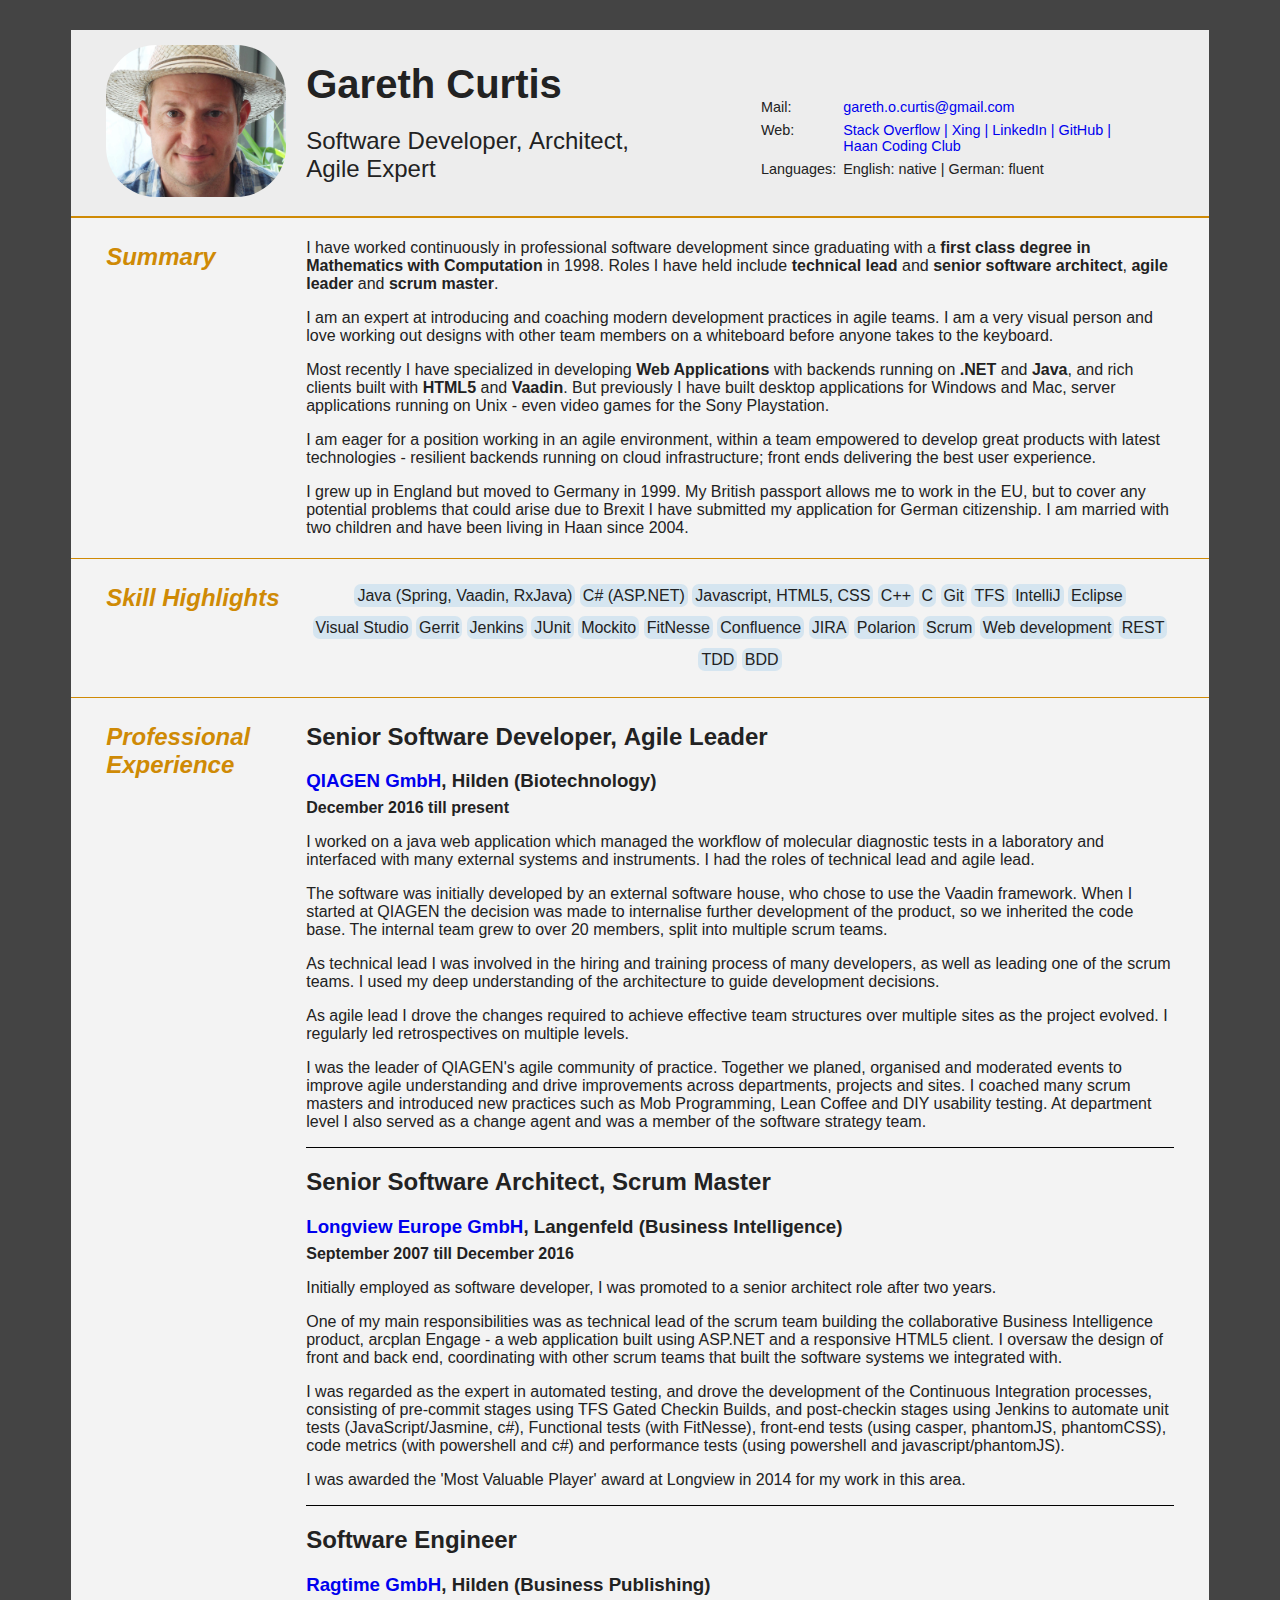
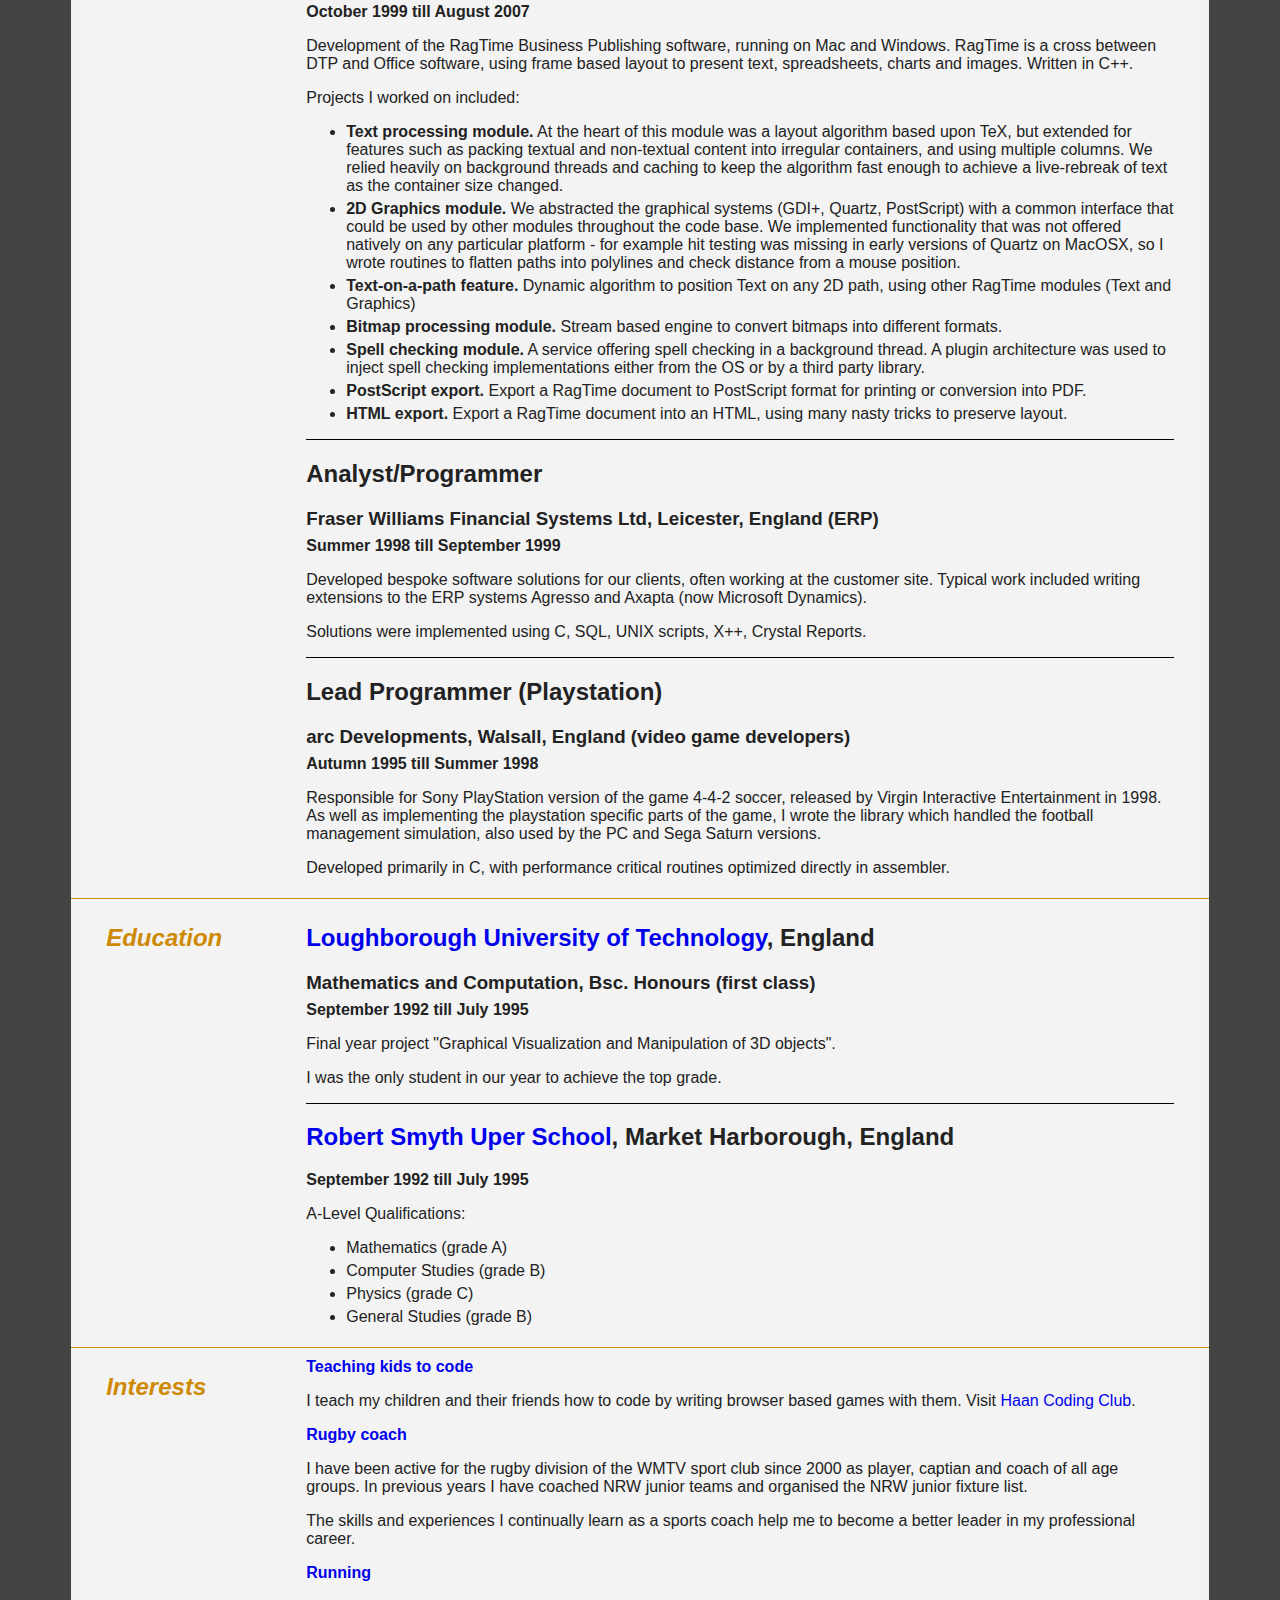
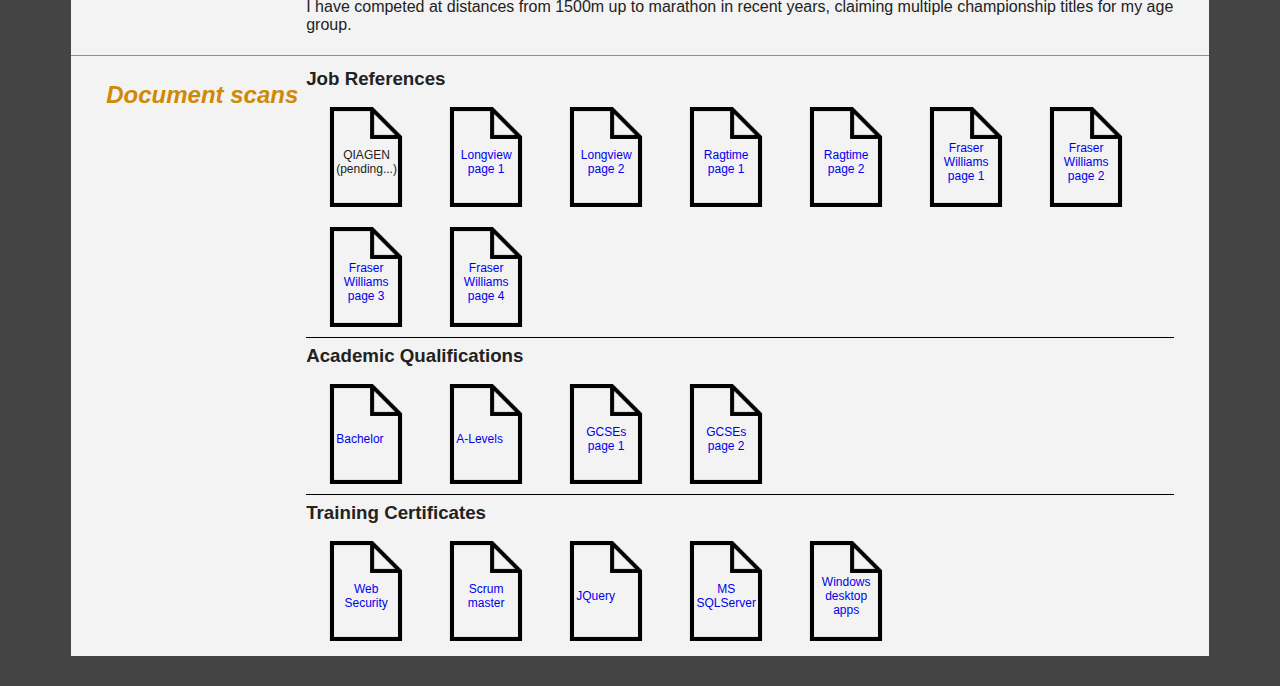
==== index.html @ 60018808 "visual improvemsnts, including new photo" ====
<!DOCTYPE html>
<html>
<head>
<title>Gareth Owen Curtis</title>

<meta name="viewport" content="width=device-width"/>
<meta charset="UTF-8"> 

<link type="text/css" rel="stylesheet" href="styleFlex.css">

</head>
<body>
<div id="cv" >
	<header id="headerContainer">
	
		<div id="photo">
			<img src="garethWithHatSquare.jpg" alt="Gareth Curtis" />
		</div>
		
		<div id="nameAndRole">
			<h1><span>Gareth Curtis<span/></h1>
			<h2>
				<span>Software Developer, </span>
				<span>Architect, </span>
				<span>Agile Expert</span>
			</h2>
		</div>

		<div id="contactDetails">
			<div class="contactKey">Mail:</div>
			<a class="contactValue" href="mailto:gareth.o.curtis@gmail.com" target="_blank">gareth.o.curtis@gmail.com</a>
			<div class="contactKey">Web:</div> 
			<div class="contactValue contactLinksForScreen">
				<a href="https://stackoverflow.com/users/story/144486" target="_blank">Stack Overflow</a>
				<a href="https://www.xing.com/profile/Gareth_Curtis/web_profiles" target="_blank">Xing</a>
				<a href="https://www.linkedin.com/in/gareth-curtis-96735823/" target="_blank">LinkedIn</a>
				<a href="https://github.com/garethowen" target="_blank">GitHub</a>
				<a href="http://haan-coding-club.de/responsiveCV/" target="_blank">Haan Coding Club</a>
			</div>
			<div class="contactValue contactValueForPrint">
				http://haan-coding-club.de/responsiveCV
			</div>
			<div class="contactKey">Languages:</div>
			<div class="contactValue">
				<span>English: native</span>
				<span>German: fluent</span>
			</div>
		</div>
	</header>
	
	<section class="sectionContainer">
		<div class="sectionTitle">
			<h2>Summary</h2>
		</div>
		<div class="sectionContent">
			<p>I have worked continuously in professional software development since graduating with a <strong>first class degree in Mathematics with Computation</strong> in 1998. Roles I have held include <strong>technical lead</strong> and <strong>senior software architect</strong>, <strong>agile leader</strong> and <strong>scrum master</strong>.</p>
			<p>I am an expert at introducing and coaching modern development practices in agile teams. I am a very visual person and love working out designs with other team members on a whiteboard before anyone takes to the keyboard.</p>
			<p>Most recently I have specialized in developing <strong>Web Applications</strong> with backends running on <strong>.NET</strong> and <strong>Java</strong>, and rich clients built with <strong>HTML5</strong> and <strong>Vaadin</strong>. But previously I have built desktop applications for Windows and Mac, server applications running on Unix - even video games for the Sony Playstation.</p>
			<p>I am eager for a position working in an agile environment, within a team empowered to develop great products with latest technologies - resilient backends running on cloud infrastructure; front ends delivering the best user experience.</p>
			<p>I grew up in England but moved to Germany in 1999. My British passport allows me to work in the EU, but to cover any potential problems that could arise due to Brexit I have submitted my application for German citizenship. I am married with two children and have been living in Haan since 2004.</p>
		</div>
	</section>
	
	<section class="sectionContainer">
	
		<div class="sectionTitle">
			<h2>Skill Highlights</h2>
		</div>
		<div class="sectionContent skillslist">
			<ul>
				<li><span>Java (Spring, Vaadin, RxJava)</span></li>
				<li><span>C# (ASP.NET)</span></li>
				<li><span>Javascript, HTML5, CSS</span></li>
				<li>C++</li>
				<li>C</li>
				<li>Git</li>
				<li>TFS</li>
				<li>IntelliJ</li>
				<li>Eclipse</li>
				<li><span>Visual Studio</span></li>
				<li>Gerrit</li>
				<li>Jenkins</li>
				<li>JUnit</li>
				<li>Mockito</li>
				<li>FitNesse</li>
				<li>Confluence</li>
				<li>JIRA</li>
				<li>Polarion</li>
				<li>Scrum</li>
				<li><span>Web development</span></li>
				<li>REST</li>
				<li>TDD</li>
				<li>BDD</li>
			</ul
		</div>
	</section>
	
	<section class="sectionContainer">
		<div class="sectionTitle">
			<h2>Professional Experience</h2>
		</div>
		<div class="sectionContent">
			<article>
				<h2>
					<span>Senior Software Developer, </span>
					<span>Agile Leader</span>
				</h2>
				<h3><a href="https://www.qiagen.com/" target="_black">QIAGEN GmbH</a>, Hilden (Biotechnology)</h3>
				<h4>December 2016 till present</h4>
				<p>I worked on a java web application which managed the workflow of molecular diagnostic tests in a laboratory and interfaced with many external systems and instruments. I had the roles of technical lead and agile lead.</p>
				<p>The software was initially developed by an external software house, who chose to use the Vaadin framework. When I started at QIAGEN the decision was made to internalise further development of the product, so we inherited the code base. The internal team grew to over 20 members, split into multiple scrum teams.</p>
				<p>As technical lead I was involved in the hiring and training process of many developers, as well as leading one of the scrum teams. I used my deep understanding of the architecture to guide development decisions.</p>
				<p>As agile lead I drove the changes required to achieve effective team structures over multiple sites as the project evolved. I regularly led retrospectives on multiple levels.</p>
				<p>I was the leader of QIAGEN's agile community of practice. Together we planed, organised and moderated events to improve agile understanding and drive improvements across departments, projects and sites. I coached many scrum masters and introduced new practices such as Mob Programming, Lean Coffee and DIY usability testing. At department level I also served as a change agent and was a member of the software strategy team.</p>
			</article>
			<article>
				<h2>
					<span>Senior Software Architect, </span>
					<span>Scrum Master</span>
				</h2>
				<h3><a href="https://www.longview.com/" target="_blank">Longview Europe GmbH</a>, Langenfeld (Business Intelligence)</h3>
				<h4>September 2007 till December 2016</h4>
				<p>Initially employed as software developer, I was promoted to a senior architect role after two years. 
				</p>
				<p>One of my main responsibilities was as technical lead of the scrum team building the collaborative Business Intelligence product, arcplan Engage - a web application built using ASP.NET and a responsive HTML5 client. I oversaw the design of front and back end, coordinating with other scrum teams that built the software systems we integrated with.</p>
				<p>
				I was regarded as the expert in automated testing, and drove the development of the Continuous Integration processes, consisting of pre-commit stages using TFS Gated Checkin Builds, and post-checkin stages using Jenkins to automate unit tests (JavaScript/Jasmine, c#), Functional tests (with FitNesse), front-end tests (using casper, phantomJS, phantomCSS), code metrics (with powershell and c#) and performance tests (using powershell and javascript/phantomJS).</p>
				<p>
				I was awarded the 'Most Valuable Player' award at Longview in 2014 for my work in this area.</p>
			</article>
			<article>
				<h2>
					<span>Software Engineer</span>
				</h2>
				<h3><a href="http://www.ragtime.de/start.html" target="_blank">Ragtime GmbH</a>, Hilden (Business Publishing)</h3>
				<h4>October 1999 till August 2007</h4>
				<p>
				Development of the RagTime Business Publishing software, running on Mac and Windows. RagTime is a cross between DTP and Office software, using frame based layout to present text, spreadsheets, charts and images. Written in C++.</p>
				<p>
					Projects I worked on included:
				</p>
				<ul>
					<li><strong>Text processing module.</strong> At the heart of this module was a layout algorithm based upon TeX, but extended for features such as packing textual and non-textual content into irregular containers, and using multiple columns. We relied heavily on background threads and caching to keep the algorithm fast enough to achieve a live-rebreak of text as the container size changed.</li>
					<li><strong>2D Graphics module.</strong> We abstracted the graphical systems (GDI+, Quartz, PostScript) with a common interface that could be used by other modules throughout the code base. We implemented functionality that was not offered natively on any particular platform - for example hit testing was missing in early versions of Quartz on MacOSX, so I wrote routines to flatten paths into polylines and check distance from a mouse position.</li>
					<li><strong>Text-on-a-path feature.</strong> Dynamic algorithm to position Text on any 2D path, using other RagTime modules (Text and Graphics)</li>
					<li><strong>Bitmap processing module.</strong> Stream based engine to convert bitmaps into different formats.</li>
					<li><strong>Spell checking module.</strong> A service offering spell checking in a background thread. A plugin architecture was used to inject spell checking implementations either from the OS or by a third party library.</li>
					<li><strong>PostScript export.</strong> Export a RagTime document to PostScript format for printing or conversion into PDF.</li>
					<li><strong>HTML export.</strong> Export a RagTime document into an HTML, using many nasty tricks to preserve layout.</li>
				</ul>				
			</article>
			<article>
				<h2>
					<span>Analyst/Programmer</span>
				</h2>
				<h3>Fraser Williams Financial Systems Ltd, Leicester, England (ERP)</h3>
				<h4>Summer 1998 till September 1999</h4>
				<p>Developed bespoke software solutions for our clients, often working at the customer site. Typical work included writing extensions to the ERP systems Agresso and Axapta (now Microsoft Dynamics).</p>
				<p>Solutions were implemented using C, SQL, UNIX scripts, X++, Crystal Reports.</p>
			</article>
			<article>
				<h2>
					<span>Lead Programmer (Playstation)</span>
				</h2>
				<h3>arc Developments, Walsall, England (video game developers)</h3>
				<h4>Autumn 1995 till Summer 1998</h4>
				<p>Responsible for Sony PlayStation version of the game 4-4-2 soccer, released by Virgin Interactive Entertainment in 1998. As well as implementing the playstation specific parts of the game, I wrote the library which handled the football management simulation, also used by the PC and Sega Saturn versions.
				</p>
				<p>Developed primarily in C, with performance critical routines optimized directly in assembler.</p>
			</article>
		</div>
	</section>
	
	<section class="sectionContainer">
		<div class="sectionTitle">
			<h2>Education</h2>
		</div>
		<div class="sectionContent">
			<article>
				<h2><a href="https://www.lboro.ac.uk/" target="_blank">Loughborough University of Technology</a>, England</h2>
				<h3>Mathematics and Computation, Bsc. Honours (first class)</h3>
				<h4>September 1992 till July 1995</h4>
				<p>Final year project "Graphical Visualization and Manipulation of 3D objects".</p>
				<p>I was the only student in our year to achieve the top grade. 
				</p>
			</article>
			<article>
				<h2><a href="https://www.robertsmyth.tgacademy.org.uk/" target="_blank">Robert Smyth Uper School</a>, Market Harborough, England</h2>
				<h4>September 1992 till July 1995</h4>
				<p>A-Level Qualifications:</p>
				<ul>
					<li>Mathematics (grade A)</li>
					<li>Computer Studies (grade B)</li>
					<li>Physics (grade C)</li>
					<li>General Studies (grade B)</li>
				</ul>
				
			</article>
		</div>
	</section>
	
	<section class="sectionContainer">
		<div class="sectionTitle">
			<h2>Interests</h2>
		</div>
		<div class="sectionContent">
			<article>

					<h4><a href="http://haan-coding-club.de" target="_blank">Teaching kids to code</a></h4>
					<p>I teach my children and their friends how to code by writing browser based games with them. Visit <a href="http://haan-coding-club.de" target="_blank">Haan Coding Club</a>.</p>

					<h4><a href="https://www.wmtv.de/live/Sportabteilungen/rugby.aspx" target="_blank">Rugby coach</a></h4>
					<p>I have been active for the rugby division of the WMTV sport club since 2000 as player, captian and coach of all age groups. In previous years I have coached NRW junior teams and organised the NRW junior fixture list. </p>
					<p>The skills and experiences I continually learn as a sports coach help me to become a better leader in my professional career.</p>

					<h4><a href="https://www.leichtathletik-datenbank.de/vereine/deutscher-leichtathletik-verband/westdeutschland/leichtathletik-verband-nordrhein/nordrhein/bergisches-land/tsv-aufderhohe-solingen/athleten/441325-gareth-curtis" target="_blank">Running</a></h4>
					<p>I have competed at distances from 1500m up to marathon in recent years, claiming multiple championship titles for my age group.</p>

			</article>
		</div>
	</section>
	
	<section id="documentScansSection" class="sectionContainer">
		<div class="sectionTitle">
			<h2>Document scans</h2>
		</div>
		<div class="sectionContent">
			<article>
				<h3>Job References</h3>
				<div class="referenceContainer">
					<div class="reference"><a>QIAGEN (pending...)</a></div>
					<div class="reference"><a href="documentScans/jobReferences/longview1.jpg" target="_blank">Longview page 1</a></div>
					<div class="reference"><a href="documentScans/jobReferences/longview2.jpg" target="_blank">Longview page 2</a></div>
					<div class="reference"><a href="documentScans/jobReferences/ragtime1.jpg" target="_blank">Ragtime page 1</a></div>
					<div class="reference"><a href="documentScans/jobReferences/ragtime2.jpg" target="_blank">Ragtime page 2</a></div>
					<div class="reference"><a href="documentScans/jobReferences/fraserWilliams1.jpg" target="_blank">Fraser Williams page 1</a></div>
					<div class="reference"><a href="documentScans/jobReferences/fraserWilliams2.jpg" target="_blank">Fraser Williams page 2</a></div>
					<div class="reference"><a href="documentScans/jobReferences/fraserWilliams3.jpg" target="_blank">Fraser Williams page 3</a></div>
					<div class="reference"><a href="documentScans/jobReferences/fraserWilliams4.jpg" target="_blank">Fraser Williams page 4</a></div>
				</div>
			</article>
			<article>
				<h3>Academic Qualifications</h3>
				<div class="referenceContainer">
					<div class="reference"><a href="documentScans/qualifications/bachelor.jpg" target="_blank">Bachelor</a></div>
					<div class="reference"><a href="documentScans/qualifications/alevels.jpg" target="_blank">A-Levels</a></div>
					<div class="reference"><a href="documentScans/qualifications/GCSE1.jpg" target="_blank">GCSEs page 1</a></div>
					<div class="reference"><a href="documentScans/qualifications/GCSE2.jpg" target="_blank">GCSEs page 2</a></div>
				</div>
			</article>
						<article>
				<h3>Training Certificates</h3>
				<div class="referenceContainer">
					<div class="reference"><a href="documentScans/trainingCertificates/SecurityTraining.jpg" target="_blank">Web Security</a></div>
					<div class="reference"><a href="documentScans/trainingCertificates/scrumMasterTraining.jpg" target="_blank">Scrum master</a></div>
					<div class="reference"><a href="documentScans/trainingCertificates/JQueryTraining.jpg" target="_blank">JQuery</a></div>
					<div class="reference"><a href="documentScans/trainingCertificates/SQLServerTraining.jpg" target="_blank">MS SQLServer</a></div>
					<div class="reference"><a href="documentScans/trainingCertificates/WPFTraining.jpg" target="_blank">Windows desktop apps</a></div>

				</div>
			</article>
		</div>
	</section>
	
</div>
</body>
</html>
---- styleFlex.css ----
html, body {background: #444; font-family: 'Lato', helvetica, arial, sans-serif; font-size: 16px; color: #222;}

a { 
	text-decoration:none;
}

a:hover { 
	color: #cf8a05;
}

h3 {
	margin-top: 7px;
	margin-bottom: 7px;
}

h4 {
	margin-top: 5px;
	margin-bottom: 5px;
}

#cv {
	width: 90%;
	max-width: 1400px;
	background: #f3f3f3;
	margin: 30px auto;
}

#headerContainer {
	display: grid;
	grid-template-columns: 200px auto;
	grid-template-rows: auto;
	padding: 15px 35px;
	border-bottom: 2px solid #cf8a05;
	background: #ededed;
}

#photo {
	grid-column-start: 1;
}

#photo img {
	width: 90%;
	height: auto;
	-webkit-border-radius: 50px;
	border-radius: 50px;
}

#nameAndRole {
	grid-column-start: 2;
	align-self:center;
	margin-right: 40px;
}

span {
	white-space:nowrap;
}

#nameAndRole h1 {
	font-size: 2.5em;
	font-weight: 700;
	margin-top: 0px;
	margin-bottom: 0px;
}

#nameAndRole h2 {
	font-size: 1.5em;
	font-weight: 500;
	margin-bottom: 0px;
}

#contactDetails {
	grid-column-start: 3;
	align-self:center;
	margin-top: 30px;
	font-size: 0.9em;
	display:grid;
	grid-gap: 7px;
	grid-template-columns: auto;
	grid-template-rows: auto;
}

#contactDetails .contactKey {
	grid-column-start: 1;
}

#contactDetails .contactValue {
	grid-column-start: 2;
}

#contactDetails .contactValue a:not(:last-child):after {
    content:' |';
}

#contactDetails .contactValue span:not(:last-child):after {
    content:' |';
}

#contactDetails a { 
	white-space: nowrap;
}

.sectionContainer {
	display:grid;
	grid-template-columns: 200px auto;
	grid-template-rows: auto;
	padding: 5px 35px;
}

.sectionContainer:not(:last-child) {
	border-bottom: 1px solid #cf8a05;
}
.sectionTitle {
	grid-column-start: 1;
	font-style: italic;
	color: #cf8a05;
}

.sectionTitle h2 {	
	margin-bottom: 0px;
}

.sectionContent {
	grid-column-start: 2;
}

.skillslist ul {
	padding: 0px;
	text-align: center;
}

.skillslist li {
	display: inline;
	background-color: #d5e5f0;
	border-radius: 7px;
	padding: 3px;
	line-height: 2em;
}

article:not(:last-child) {
	border-bottom: 1px solid black;
}

article li {
	margin-bottom: 5px;
}

.referenceContainer {
	display: flex;
	flex-wrap: wrap;
}

.reference {
	text-align: center;
	width:100px;
	height:100px;
	margin:10px;
	background-image: url("document.png");
	background-size:100%
}

.reference a {
	height:100px;
	display: table-cell;
	vertical-align:middle;
	padding:5px 20px;
	font-size:12px;
}

@media (max-width: 992px) {
	#headerContainer {
		grid-template-columns: 125px auto;
	}
	#photo {
		grid-row-start:1;
		grid-row-end:3;
		align-self:center;
		margin-left:-15px

	}
	#photo img {
		width: 80%;
	}
	#nameAndRole {
		text-align: center;
		margin-right:0px;
	}

	#contactDetails {
		grid-column-start:2;
		margin-top:10px;		
	}
	.sectionContainer {
		grid-template-columns: 125px auto;
		font-size: 0.8em;
	}
}

@media screen and (max-width: 768px) {
	#cv {
		width: 100%;
		margin: auto;
	}
	#headerContainer {
		grid-template-columns: auto;
		padding:10px 10px;
	}
	#photo {
		display:none;
	}
	#nameAndRole {
		grid-column-start:1;
		text-align: center;
		margin-right:0px;
	}
	#contactDetails {
		grid-column-start:1;	
		margin-top:20px;		
	}
	
	.sectionContainer {
		grid-template-columns: auto;
		padding:0px 10px;
	}
	
	.sectionTitle h2 {
		text-align: center;
	}
	
	.sectionContent {
		grid-column-start:1;	
	}
	
}

@media not print {
	.contactLinksForScreen {
		display: inline;
	}
	.contactValueForPrint {
		display: none;
	}
}
@media print {
	.contactLinksForScreen {
		display:none;
	}
	.contactValueForPrint {
		display: inline;
	}
	#documentScansSection {
		display:none;
	}
	
	.skillslist li {
		background-color:none;
		box-shadow: inset 0 0 0 1000px #d5e5f0;	// background color that works for print too
	}
}
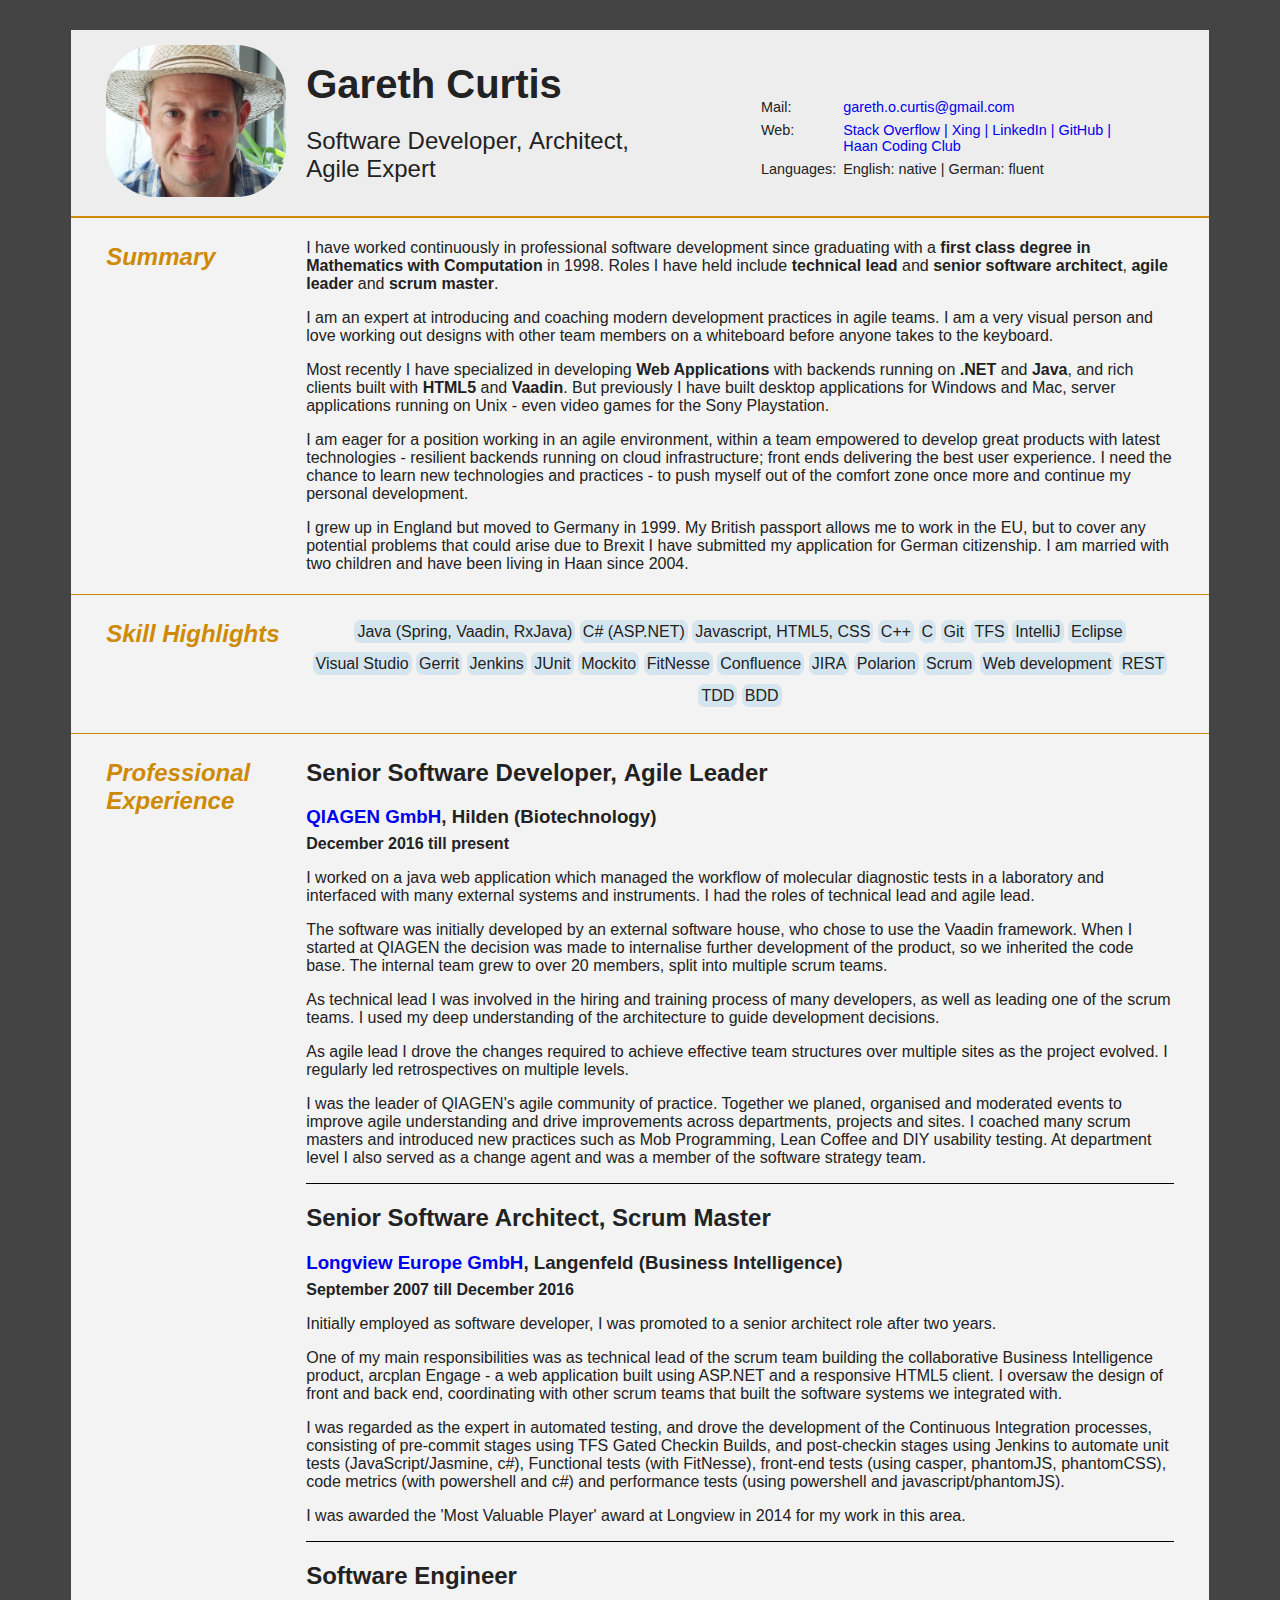
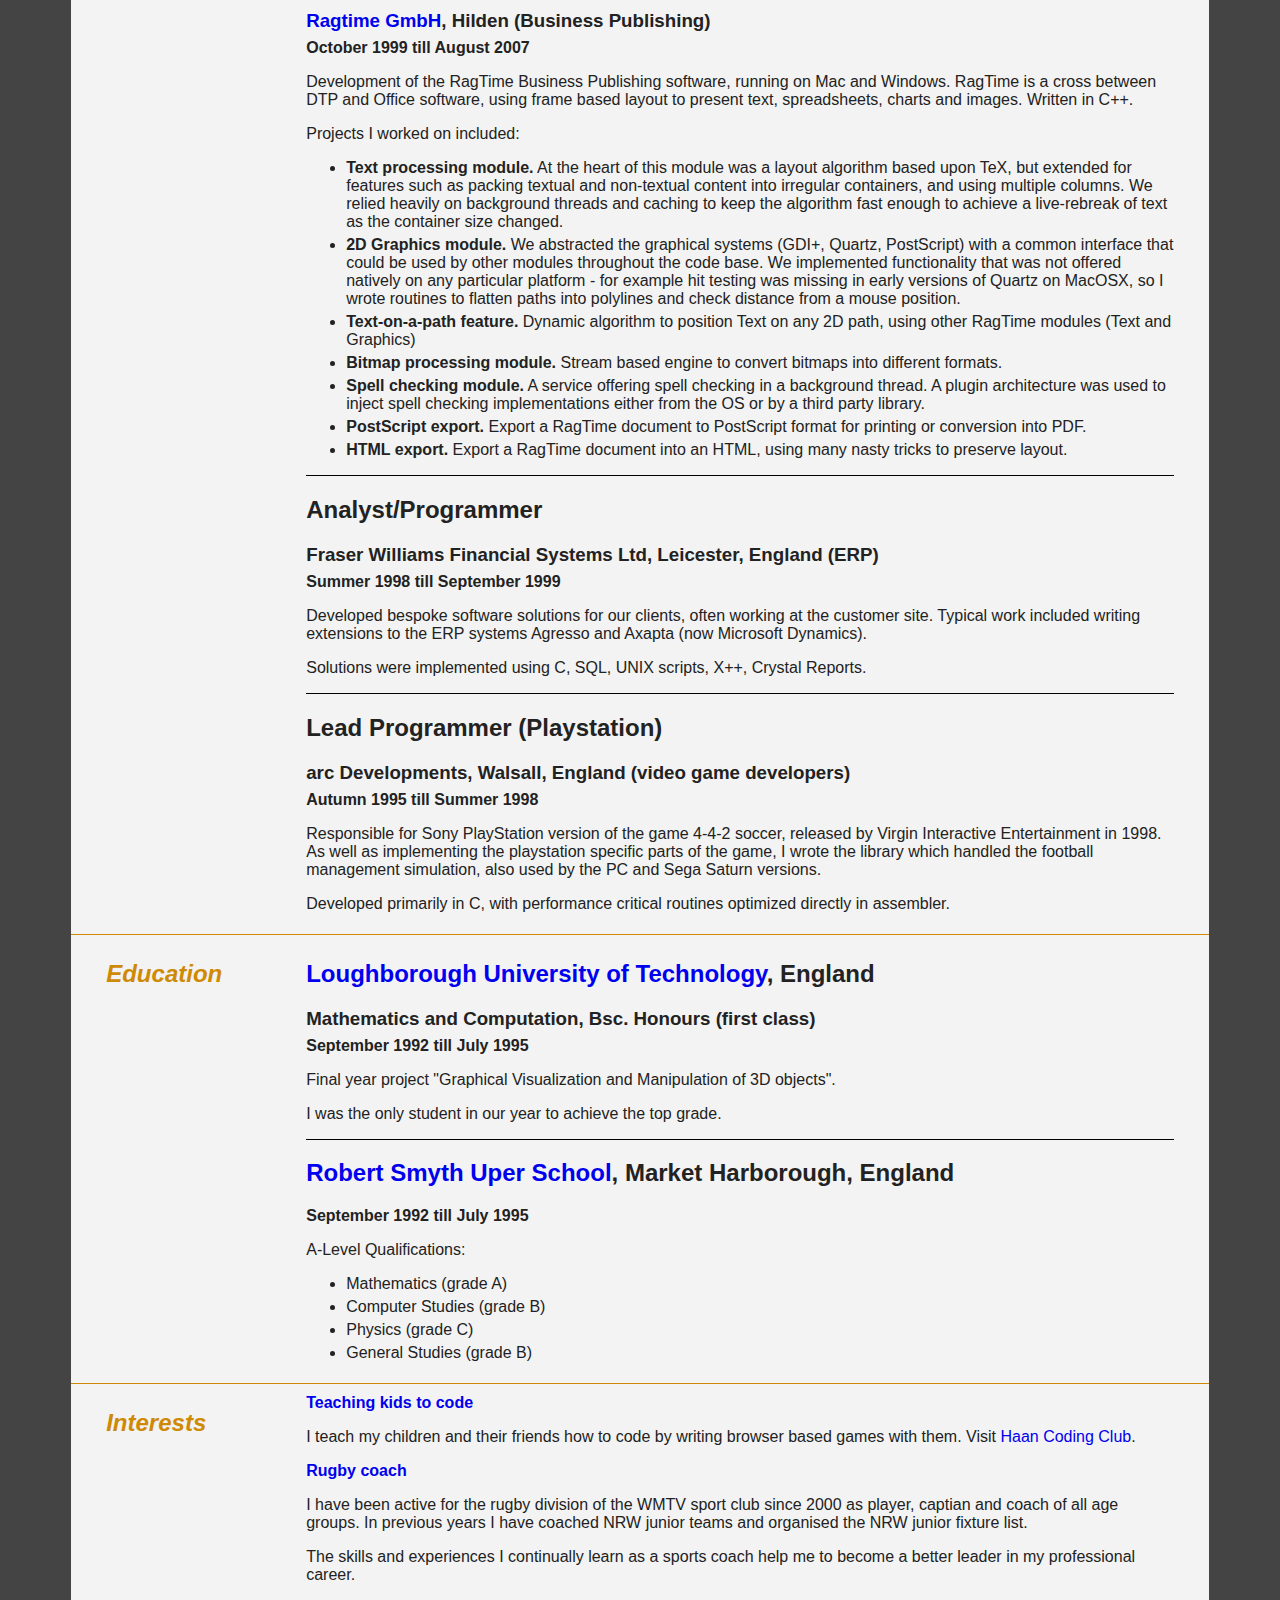
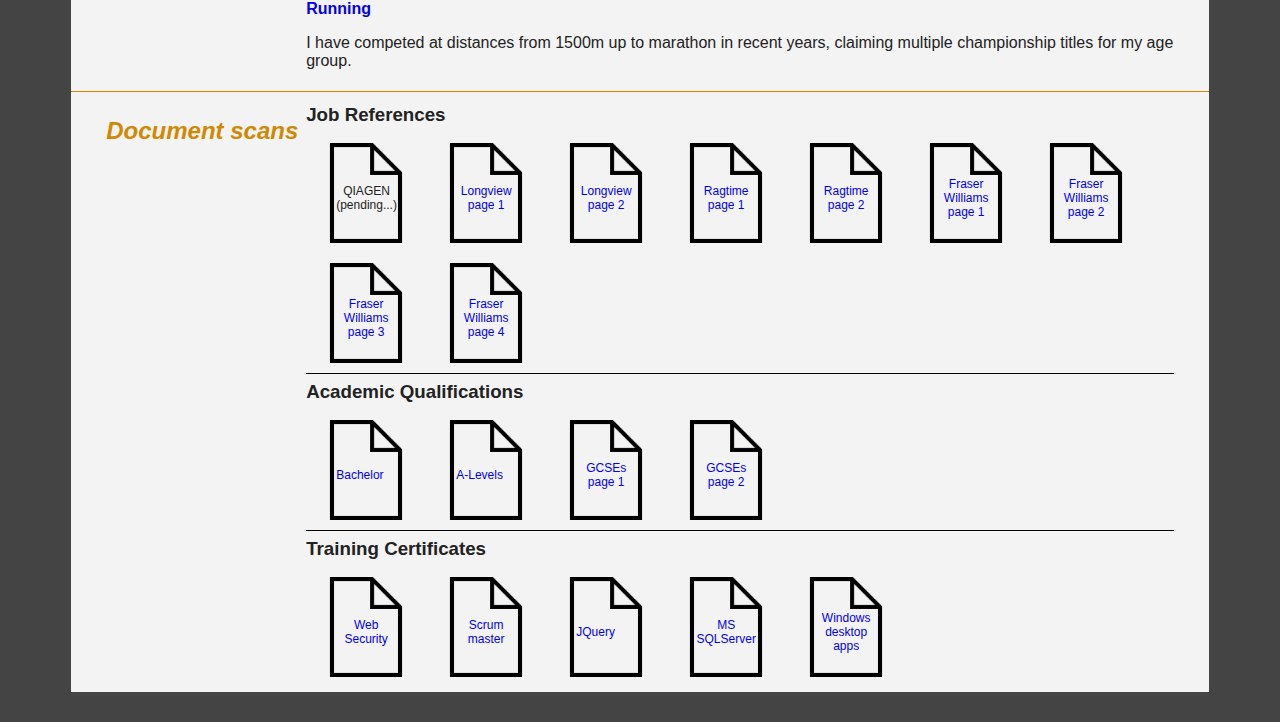
==== commit ef5cbad7: "added extra sentance to summary for leaving comfort zone" ====
--- a/index.html
+++ b/index.html
@@ -56,7 +56,7 @@
 			<p>I have worked continuously in professional software development since graduating with a <strong>first class degree in Mathematics with Computation</strong> in 1998. Roles I have held include <strong>technical lead</strong> and <strong>senior software architect</strong>, <strong>agile leader</strong> and <strong>scrum master</strong>.</p>
 			<p>I am an expert at introducing and coaching modern development practices in agile teams. I am a very visual person and love working out designs with other team members on a whiteboard before anyone takes to the keyboard.</p>
 			<p>Most recently I have specialized in developing <strong>Web Applications</strong> with backends running on <strong>.NET</strong> and <strong>Java</strong>, and rich clients built with <strong>HTML5</strong> and <strong>Vaadin</strong>. But previously I have built desktop applications for Windows and Mac, server applications running on Unix - even video games for the Sony Playstation.</p>
-			<p>I am eager for a position working in an agile environment, within a team empowered to develop great products with latest technologies - resilient backends running on cloud infrastructure; front ends delivering the best user experience.</p>
+			<p>I am eager for a position working in an agile environment, within a team empowered to develop great products with latest technologies - resilient backends running on cloud infrastructure; front ends delivering the best user experience. I need the chance to learn new technologies and practices - to push myself out of the comfort zone once more and continue my personal development.</p>
 			<p>I grew up in England but moved to Germany in 1999. My British passport allows me to work in the EU, but to cover any potential problems that could arise due to Brexit I have submitted my application for German citizenship. I am married with two children and have been living in Haan since 2004.</p>
 		</div>
 	</section>
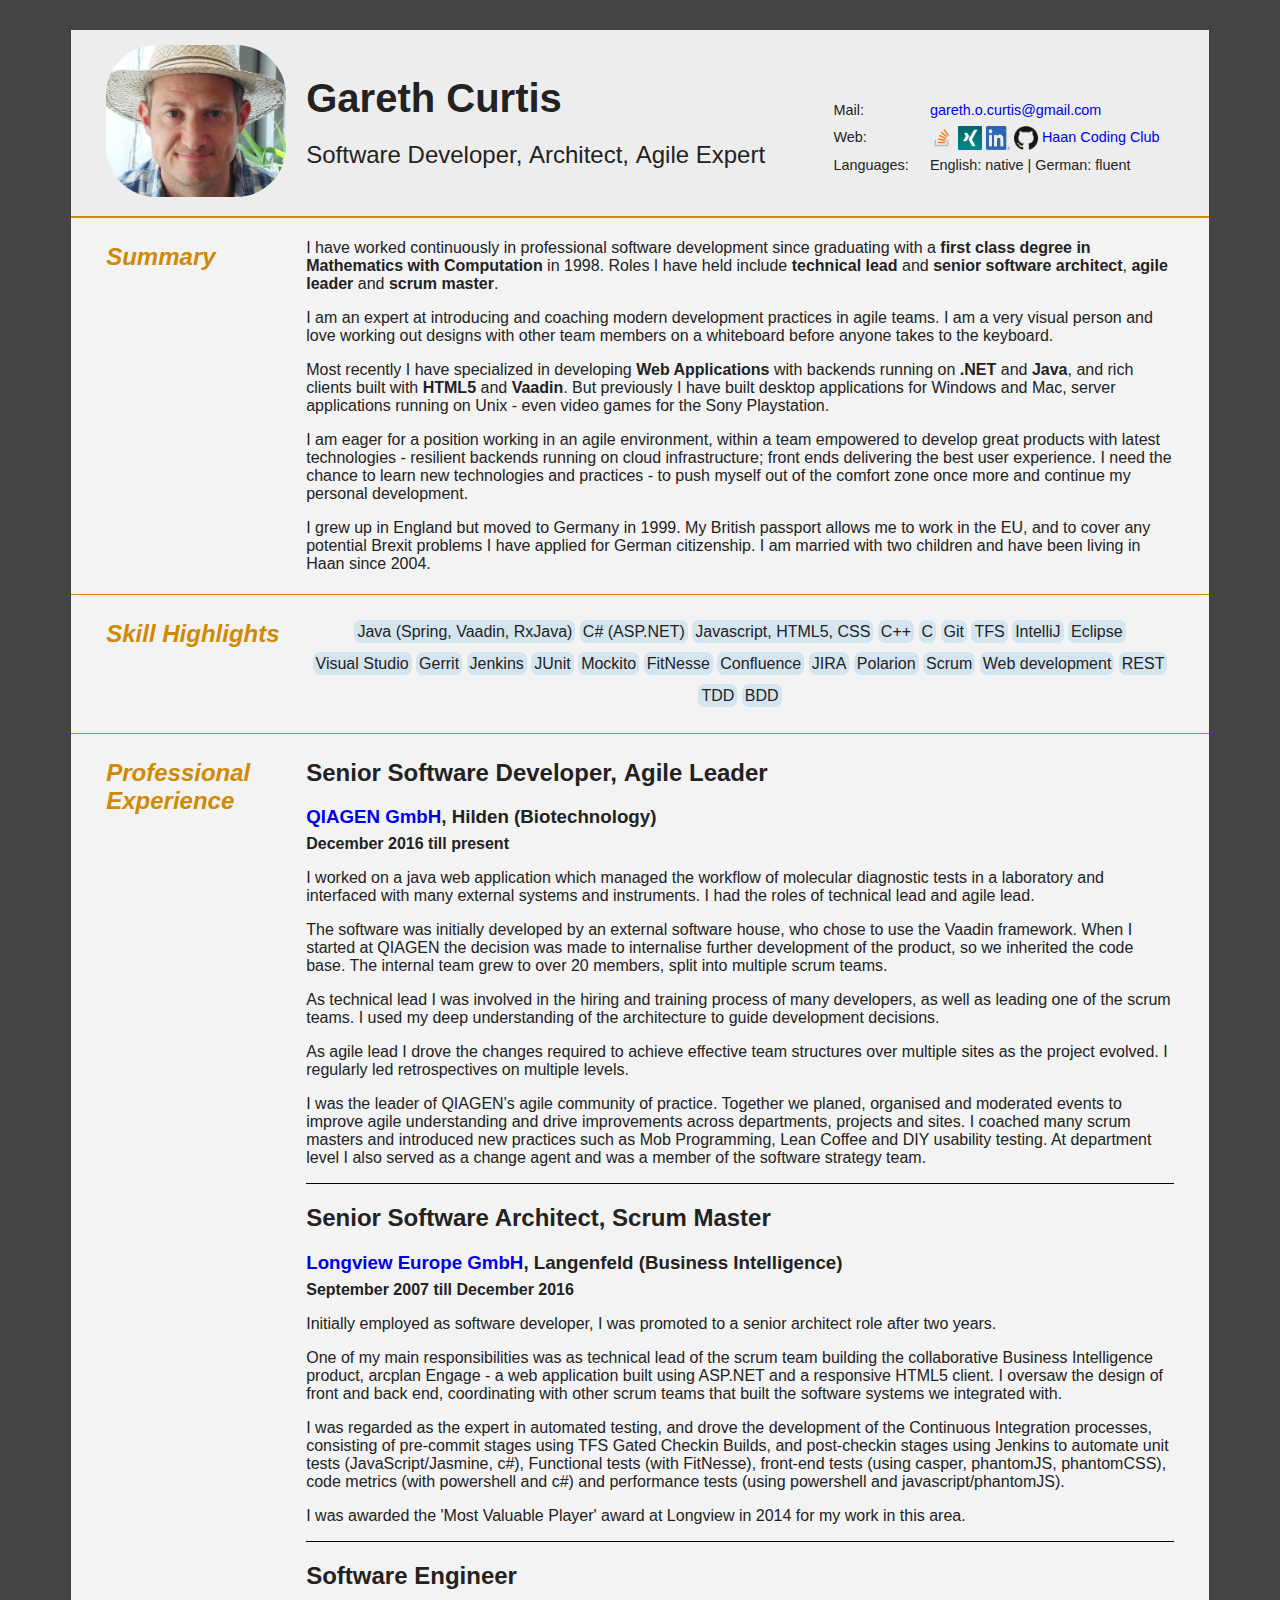
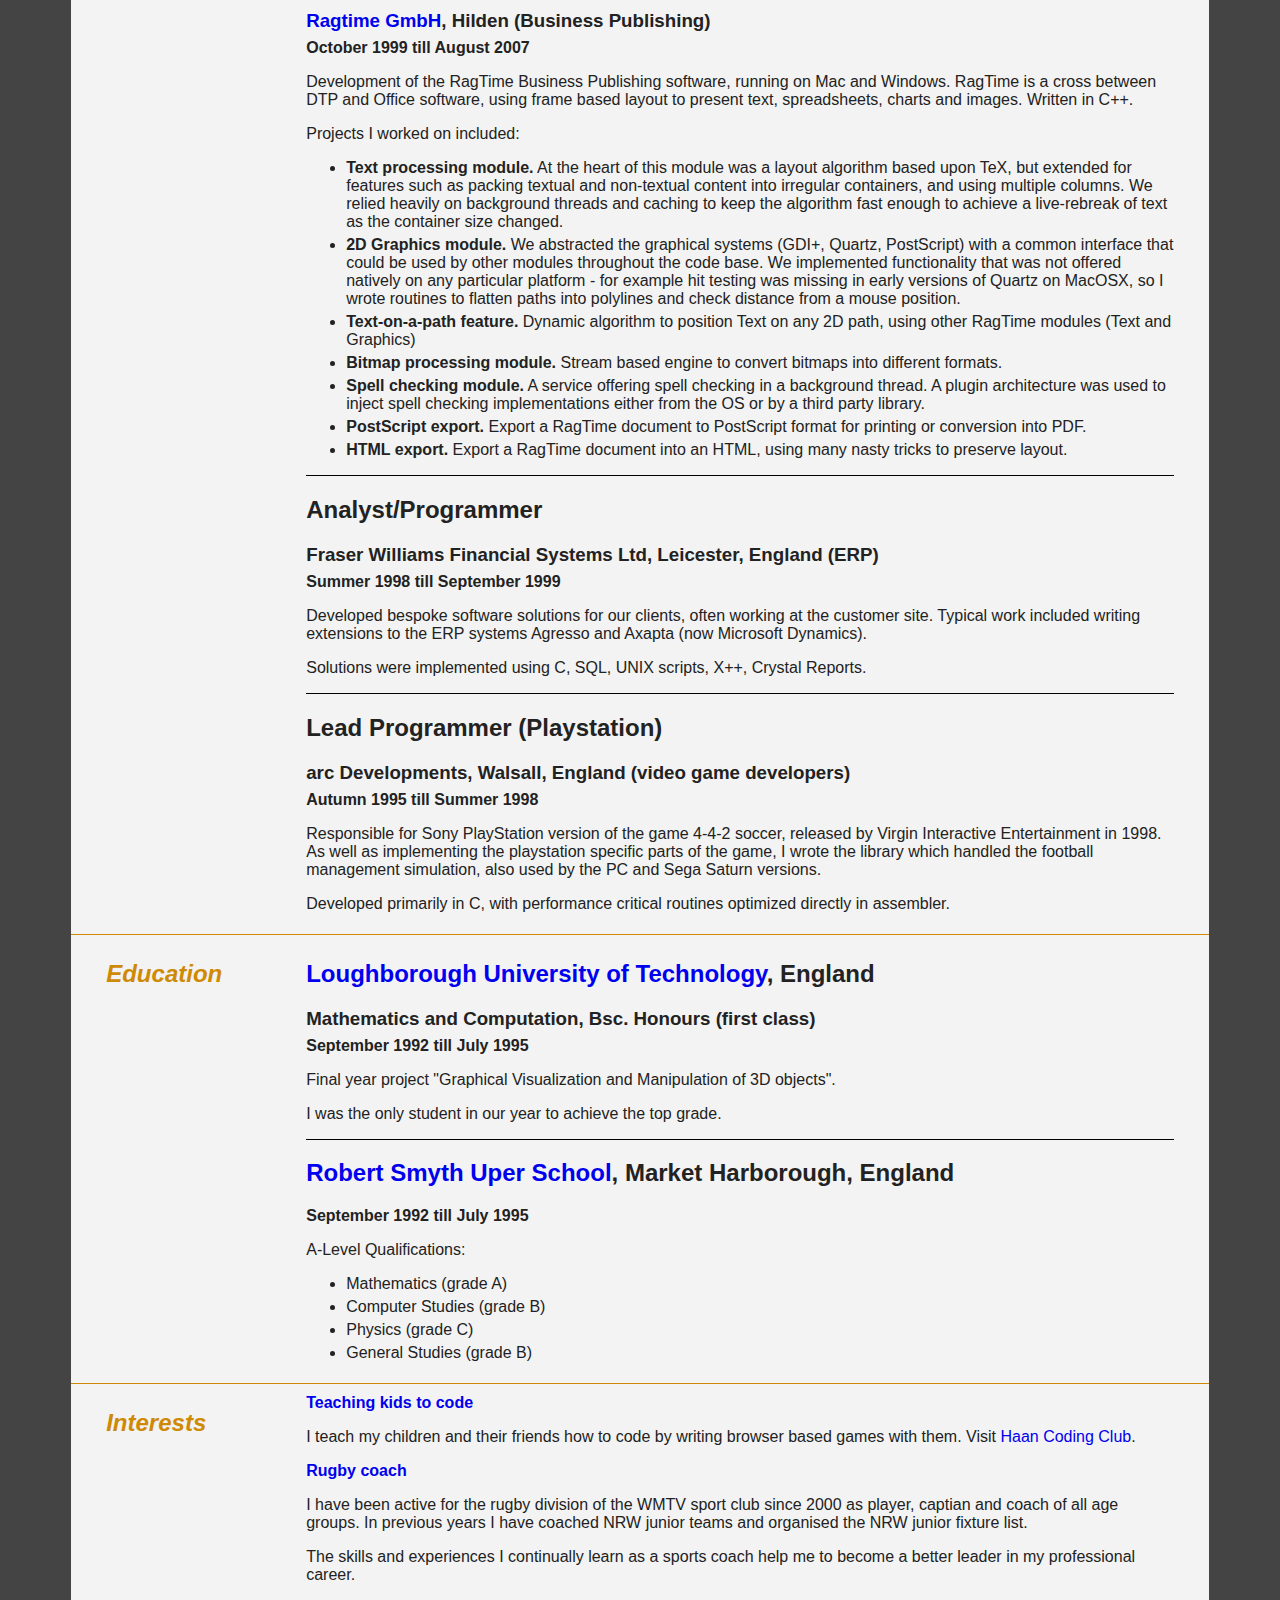
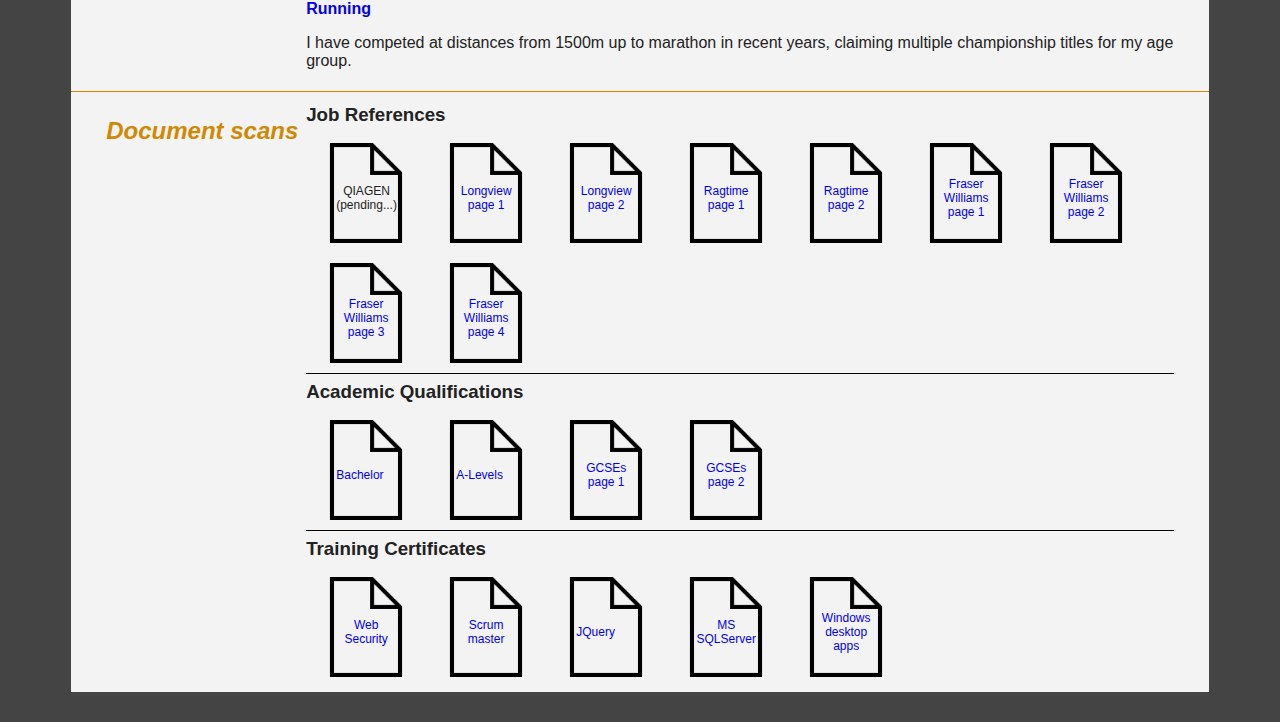
==== commit 4bd2ca6c: "Change web links from text to icons" ====
--- a/index.html
+++ b/index.html
@@ -29,12 +29,12 @@
 		<div id="contactDetails">
 			<div class="contactKey">Mail:</div>
 			<a class="contactValue" href="mailto:gareth.o.curtis@gmail.com" target="_blank">gareth.o.curtis@gmail.com</a>
-			<div class="contactKey">Web:</div> 
+			<div class="contactKey"><div class="webContactsKey">Web:</div></div> 
 			<div class="contactValue contactLinksForScreen">
-				<a href="https://stackoverflow.com/users/story/144486" target="_blank">Stack Overflow</a>
-				<a href="https://www.xing.com/profile/Gareth_Curtis/web_profiles" target="_blank">Xing</a>
-				<a href="https://www.linkedin.com/in/gareth-curtis-96735823/" target="_blank">LinkedIn</a>
-				<a href="https://github.com/garethowen" target="_blank">GitHub</a>
+				<a href="https://stackoverflow.com/users/story/144486" target="_blank"><img class="externalSiteImage" src="so-icon.svg" alt="stackOverflow" /></a>
+				<a href="https://www.xing.com/profile/Gareth_Curtis/web_profiles" target="_blank"><img class="externalSiteImage" src="XNG.png" alt="xing" /></a>
+				<a href="https://www.linkedin.com/in/gareth-curtis-96735823/" target="_blank"><img class="externalSiteImage" src="LI-In-Bug.png" alt="linkedIn" /></a>
+				<a href="https://github.com/garethowen" target="_blank"><img class="externalSiteImage" src="GitHub-Mark-120px-plus.png" alt="gitHub" /></a>
 				<a href="http://haan-coding-club.de/responsiveCV/" target="_blank">Haan Coding Club</a>
 			</div>
 			<div class="contactValue contactValueForPrint">
@@ -42,7 +42,7 @@
 			</div>
 			<div class="contactKey">Languages:</div>
 			<div class="contactValue">
-				<span>English: native</span>
+				<span>English: native</span> |
 				<span>German: fluent</span>
 			</div>
 		</div>
@@ -51,13 +51,19 @@
 	<section class="sectionContainer">
 		<div class="sectionTitle">
 			<h2>Summary</h2>
+			<!--a href="https://www.xing.com/profile/Gareth_Curtis/web_profiles" class="externalSiteLink"target="_blank">
+			<img class="externalSiteImage" src="XNG.png" alt="xing" />
+			</a>
+			<img class="externalSiteImage" src="so-icon.svg" alt="stackOverflow" />
+			<img class="externalSiteImage" src="LI-In-Bug.png" alt="linkedIn" />
+			<img class="externalSiteImage" src="GitHub-Mark-120px-plus.png" alt="gitHub" /-->
 		</div>
 		<div class="sectionContent">
 			<p>I have worked continuously in professional software development since graduating with a <strong>first class degree in Mathematics with Computation</strong> in 1998. Roles I have held include <strong>technical lead</strong> and <strong>senior software architect</strong>, <strong>agile leader</strong> and <strong>scrum master</strong>.</p>
 			<p>I am an expert at introducing and coaching modern development practices in agile teams. I am a very visual person and love working out designs with other team members on a whiteboard before anyone takes to the keyboard.</p>
 			<p>Most recently I have specialized in developing <strong>Web Applications</strong> with backends running on <strong>.NET</strong> and <strong>Java</strong>, and rich clients built with <strong>HTML5</strong> and <strong>Vaadin</strong>. But previously I have built desktop applications for Windows and Mac, server applications running on Unix - even video games for the Sony Playstation.</p>
 			<p>I am eager for a position working in an agile environment, within a team empowered to develop great products with latest technologies - resilient backends running on cloud infrastructure; front ends delivering the best user experience. I need the chance to learn new technologies and practices - to push myself out of the comfort zone once more and continue my personal development.</p>
-			<p>I grew up in England but moved to Germany in 1999. My British passport allows me to work in the EU, but to cover any potential problems that could arise due to Brexit I have submitted my application for German citizenship. I am married with two children and have been living in Haan since 2004.</p>
+			<p>I grew up in England but moved to Germany in 1999. My British passport allows me to work in the EU, and to cover any potential Brexit problems I have applied for German citizenship. I am married with two children and have been living in Haan since 2004.</p>
 		</div>
 	</section>
 	
--- a/styleFlex.css
+++ b/styleFlex.css
@@ -87,16 +87,13 @@
 	grid-column-start: 2;
 }
 
-#contactDetails .contactValue a:not(:last-child):after {
-    content:' |';
-}
-
-#contactDetails .contactValue span:not(:last-child):after {
-    content:' |';
+.contactLinksForScreen {
+	line-height: 24px;
 }
 
 #contactDetails a { 
 	white-space: nowrap;
+	//vertical-align: middle;
 }
 
 .sectionContainer {
@@ -121,6 +118,16 @@
 
 .sectionContent {
 	grid-column-start: 2;
+}
+
+.webContactsKey {
+	line-height: 24px;
+}
+
+.externalSiteImage {
+	width:24px;
+	height:24px;
+	vertical-align: middle;
 }
 
 .skillslist ul {
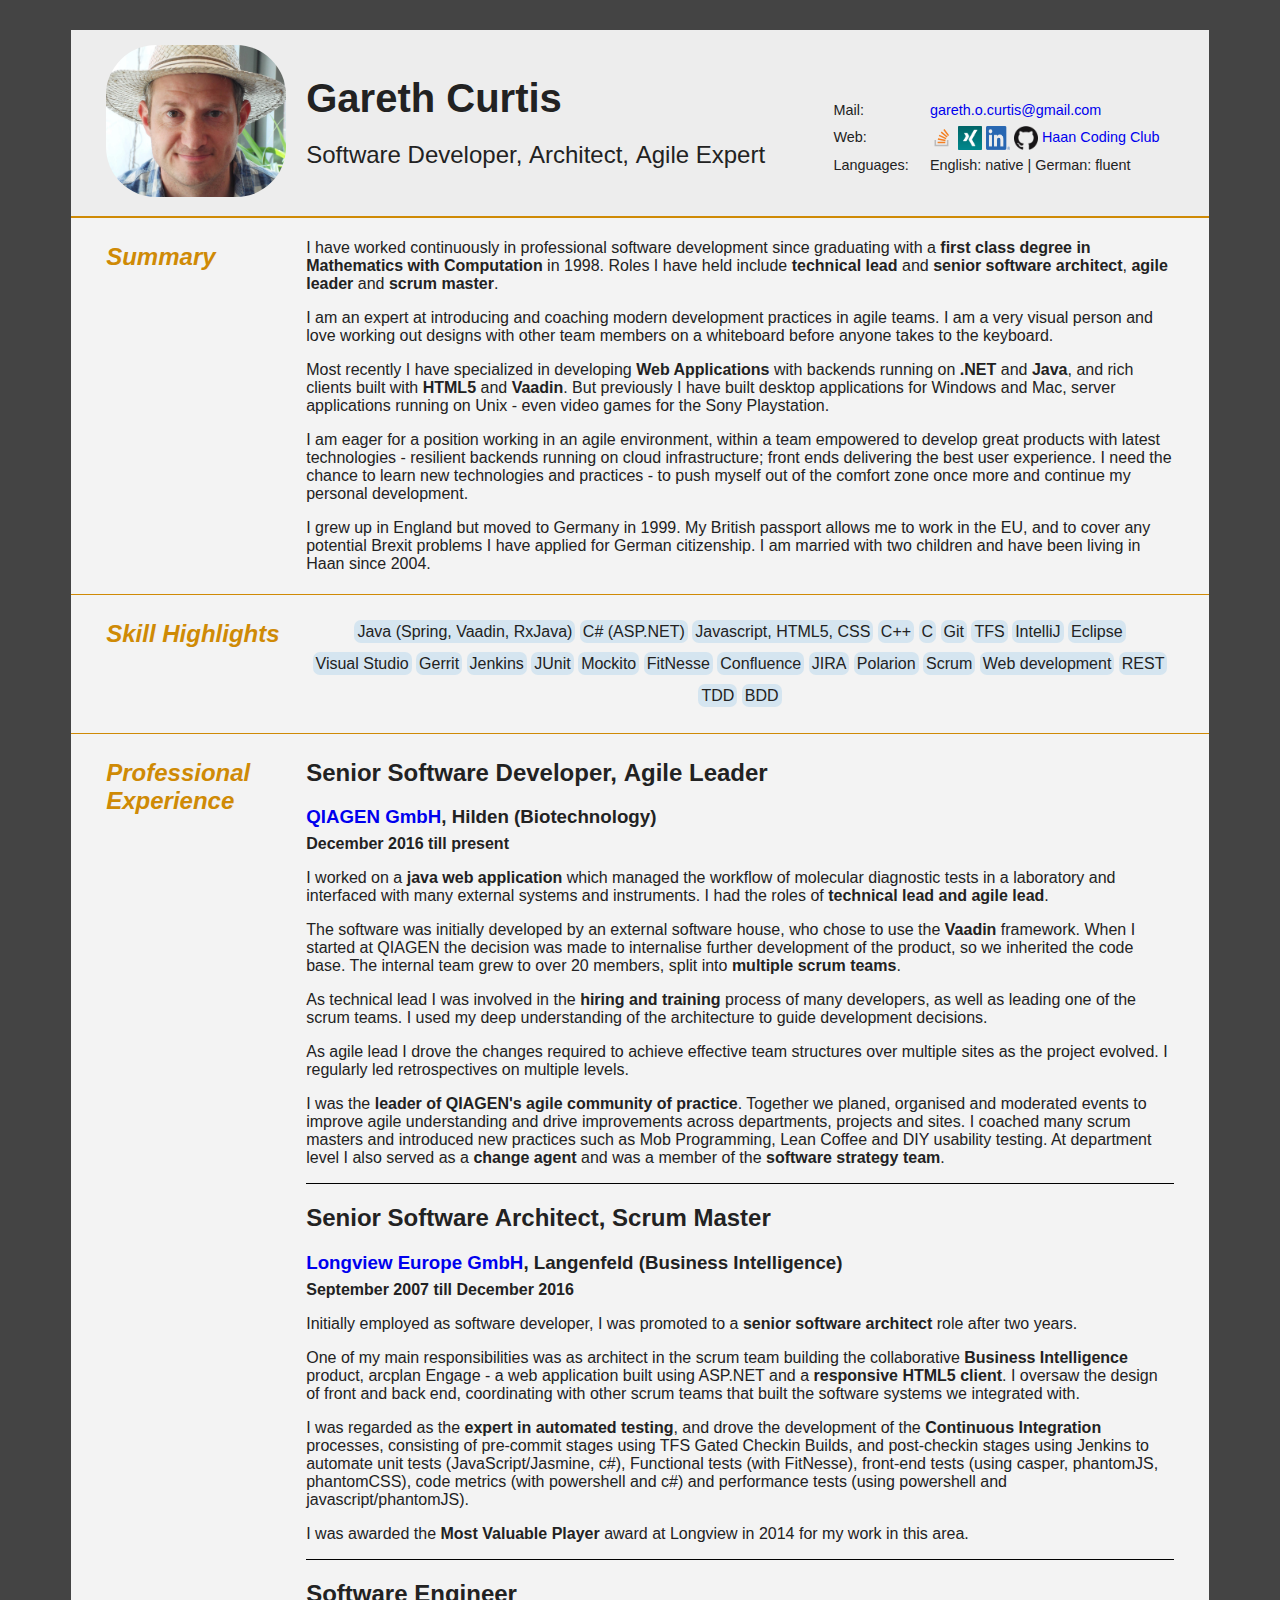
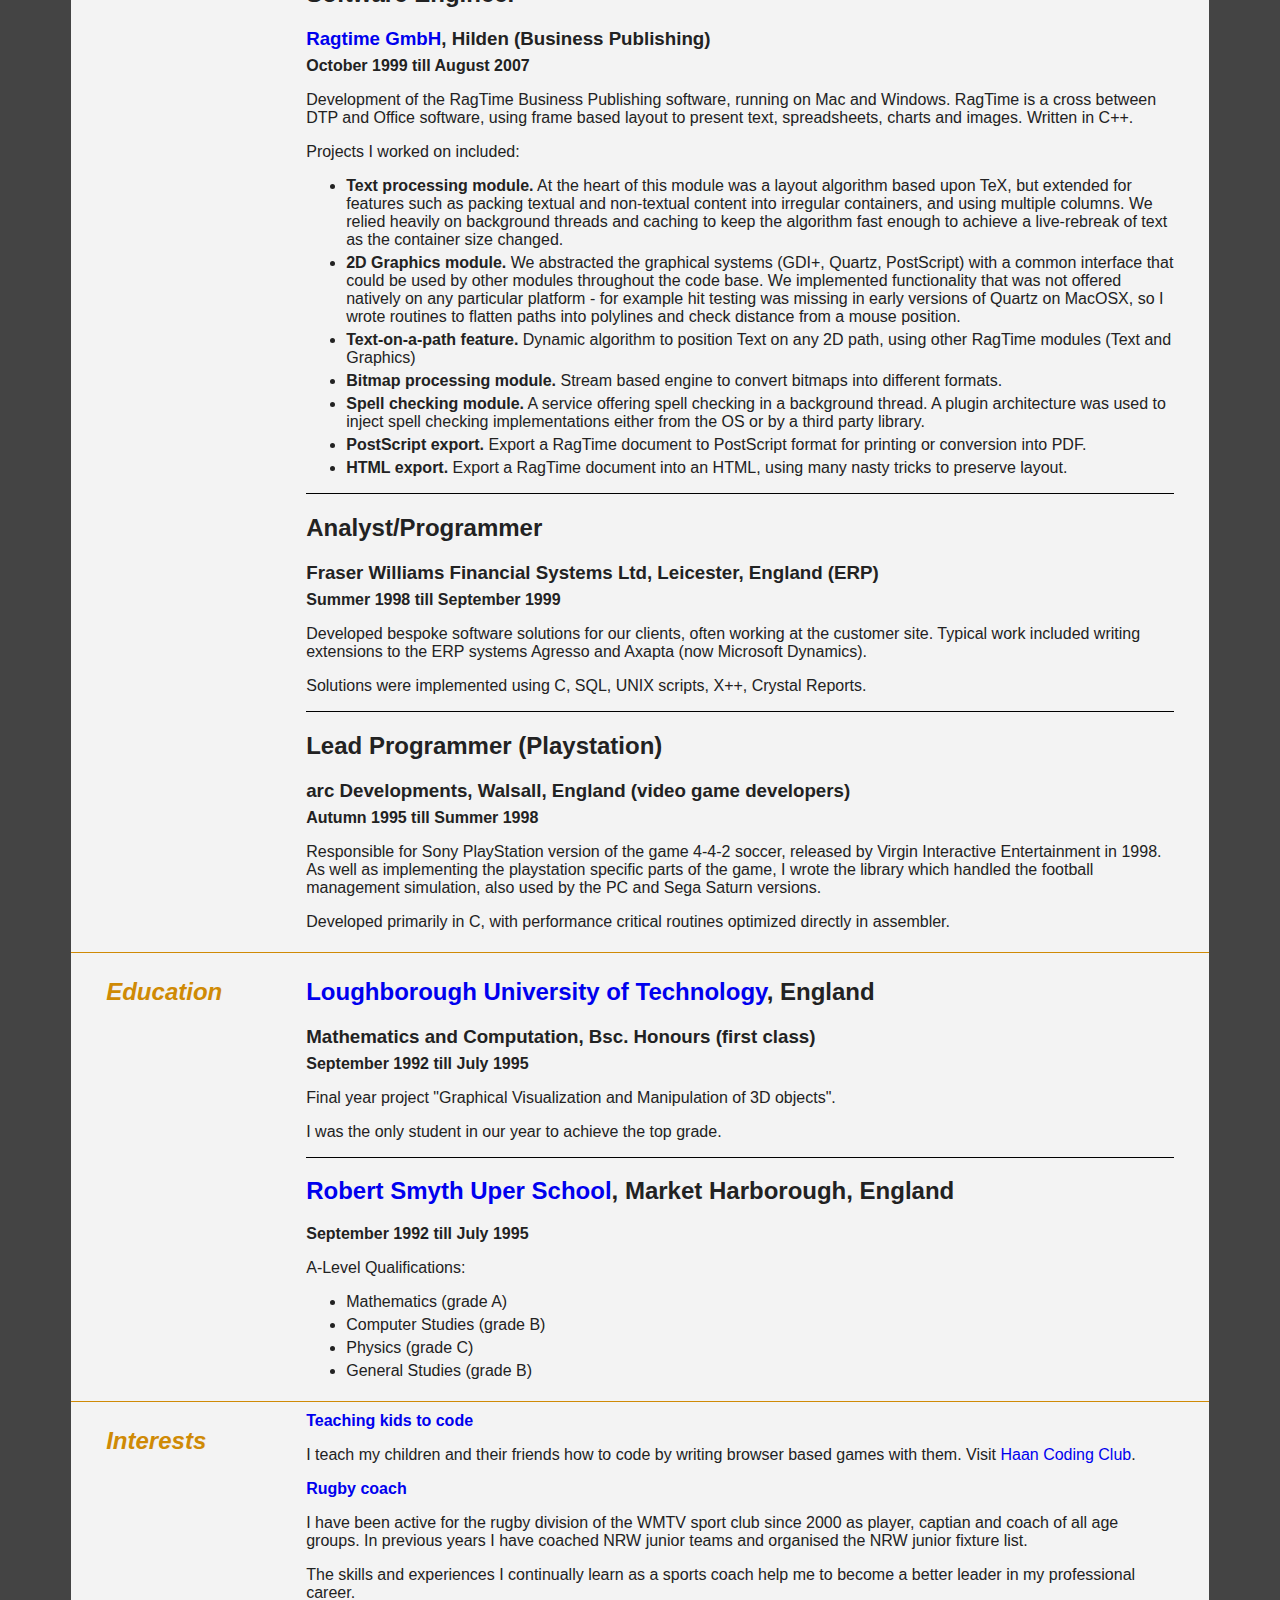
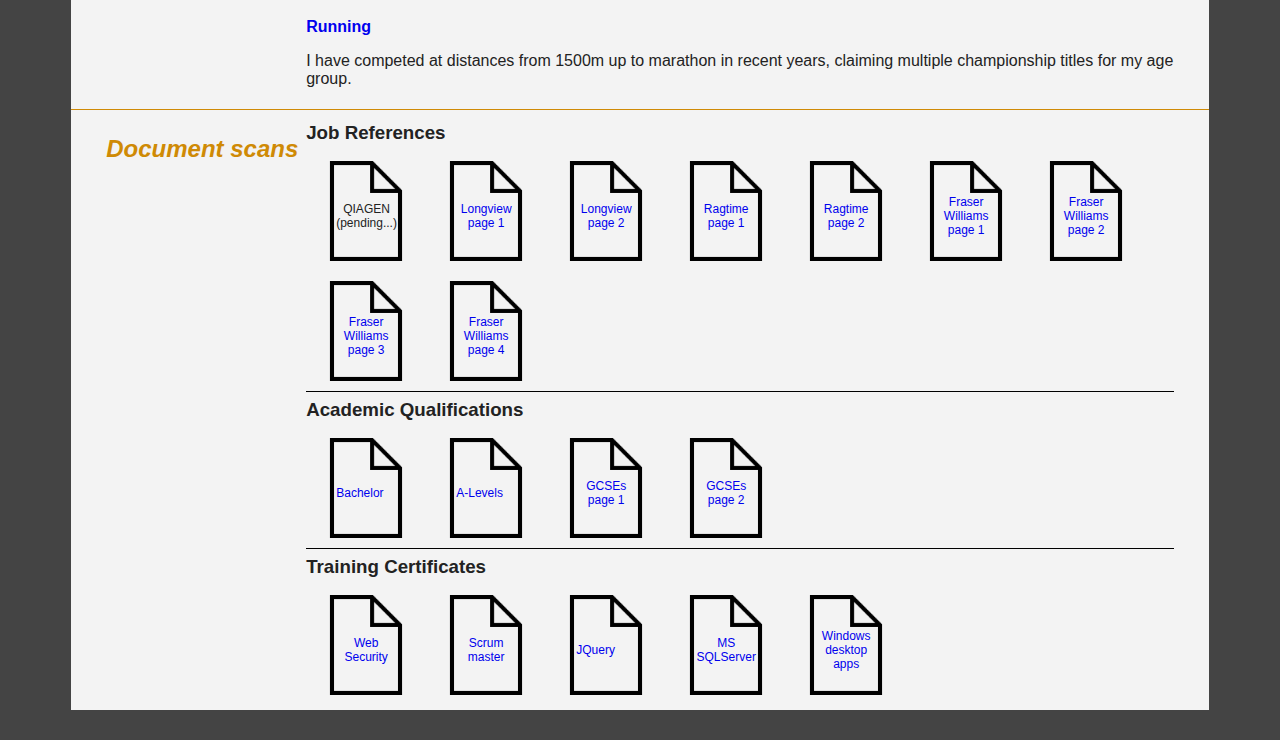
==== commit 4e59f52e: "added more strong tags" ====
--- a/index.html
+++ b/index.html
@@ -113,11 +113,11 @@
 				</h2>
 				<h3><a href="https://www.qiagen.com/" target="_black">QIAGEN GmbH</a>, Hilden (Biotechnology)</h3>
 				<h4>December 2016 till present</h4>
-				<p>I worked on a java web application which managed the workflow of molecular diagnostic tests in a laboratory and interfaced with many external systems and instruments. I had the roles of technical lead and agile lead.</p>
-				<p>The software was initially developed by an external software house, who chose to use the Vaadin framework. When I started at QIAGEN the decision was made to internalise further development of the product, so we inherited the code base. The internal team grew to over 20 members, split into multiple scrum teams.</p>
-				<p>As technical lead I was involved in the hiring and training process of many developers, as well as leading one of the scrum teams. I used my deep understanding of the architecture to guide development decisions.</p>
+				<p>I worked on a <strong>java web application</strong> which managed the workflow of molecular diagnostic tests in a laboratory and interfaced with many external systems and instruments. I had the roles of <strong>technical lead<strong> and </strong>agile lead</strong>.</p>
+				<p>The software was initially developed by an external software house, who chose to use the <strong>Vaadin</strong> framework. When I started at QIAGEN the decision was made to internalise further development of the product, so we inherited the code base. The internal team grew to over 20 members, split into <strong>multiple scrum teams</strong>.</p>
+				<p>As technical lead I was involved in the <strong>hiring and training</strong> process of many developers, as well as leading one of the scrum teams. I used my deep understanding of the architecture to guide development decisions.</p>
 				<p>As agile lead I drove the changes required to achieve effective team structures over multiple sites as the project evolved. I regularly led retrospectives on multiple levels.</p>
-				<p>I was the leader of QIAGEN's agile community of practice. Together we planed, organised and moderated events to improve agile understanding and drive improvements across departments, projects and sites. I coached many scrum masters and introduced new practices such as Mob Programming, Lean Coffee and DIY usability testing. At department level I also served as a change agent and was a member of the software strategy team.</p>
+				<p>I was the <strong>leader of QIAGEN's agile community of practice</strong>. Together we planed, organised and moderated events to improve agile understanding and drive improvements across departments, projects and sites. I coached many scrum masters and introduced new practices such as Mob Programming, Lean Coffee and DIY usability testing. At department level I also served as a <strong>change agent</strong> and was a member of the <strong>software strategy team</strong>.</p>
 			</article>
 			<article>
 				<h2>
@@ -126,13 +126,13 @@
 				</h2>
 				<h3><a href="https://www.longview.com/" target="_blank">Longview Europe GmbH</a>, Langenfeld (Business Intelligence)</h3>
 				<h4>September 2007 till December 2016</h4>
-				<p>Initially employed as software developer, I was promoted to a senior architect role after two years. 
-				</p>
-				<p>One of my main responsibilities was as technical lead of the scrum team building the collaborative Business Intelligence product, arcplan Engage - a web application built using ASP.NET and a responsive HTML5 client. I oversaw the design of front and back end, coordinating with other scrum teams that built the software systems we integrated with.</p>
-				<p>
-				I was regarded as the expert in automated testing, and drove the development of the Continuous Integration processes, consisting of pre-commit stages using TFS Gated Checkin Builds, and post-checkin stages using Jenkins to automate unit tests (JavaScript/Jasmine, c#), Functional tests (with FitNesse), front-end tests (using casper, phantomJS, phantomCSS), code metrics (with powershell and c#) and performance tests (using powershell and javascript/phantomJS).</p>
-				<p>
-				I was awarded the 'Most Valuable Player' award at Longview in 2014 for my work in this area.</p>
+				<p>Initially employed as software developer, I was promoted to a <strong>senior software architect</strong> role after two years. 
+				</p>
+				<p>One of my main responsibilities was as architect in the scrum team building the collaborative <strong>Business Intelligence</strong> product, arcplan Engage - a web application built using ASP.NET and a <strong>responsive HTML5 client</strong>. I oversaw the design of front and back end, coordinating with other scrum teams that built the software systems we integrated with.</p>
+				<p>
+				I was regarded as the <strong>expert in automated testing</strong>, and drove the development of the <strong>Continuous Integration</strong> processes, consisting of pre-commit stages using TFS Gated Checkin Builds, and post-checkin stages using Jenkins to automate unit tests (JavaScript/Jasmine, c#), Functional tests (with FitNesse), front-end tests (using casper, phantomJS, phantomCSS), code metrics (with powershell and c#) and performance tests (using powershell and javascript/phantomJS).</p>
+				<p>
+				I was awarded the <strong>Most Valuable Player</strong> award at Longview in 2014 for my work in this area.</p>
 			</article>
 			<article>
 				<h2>
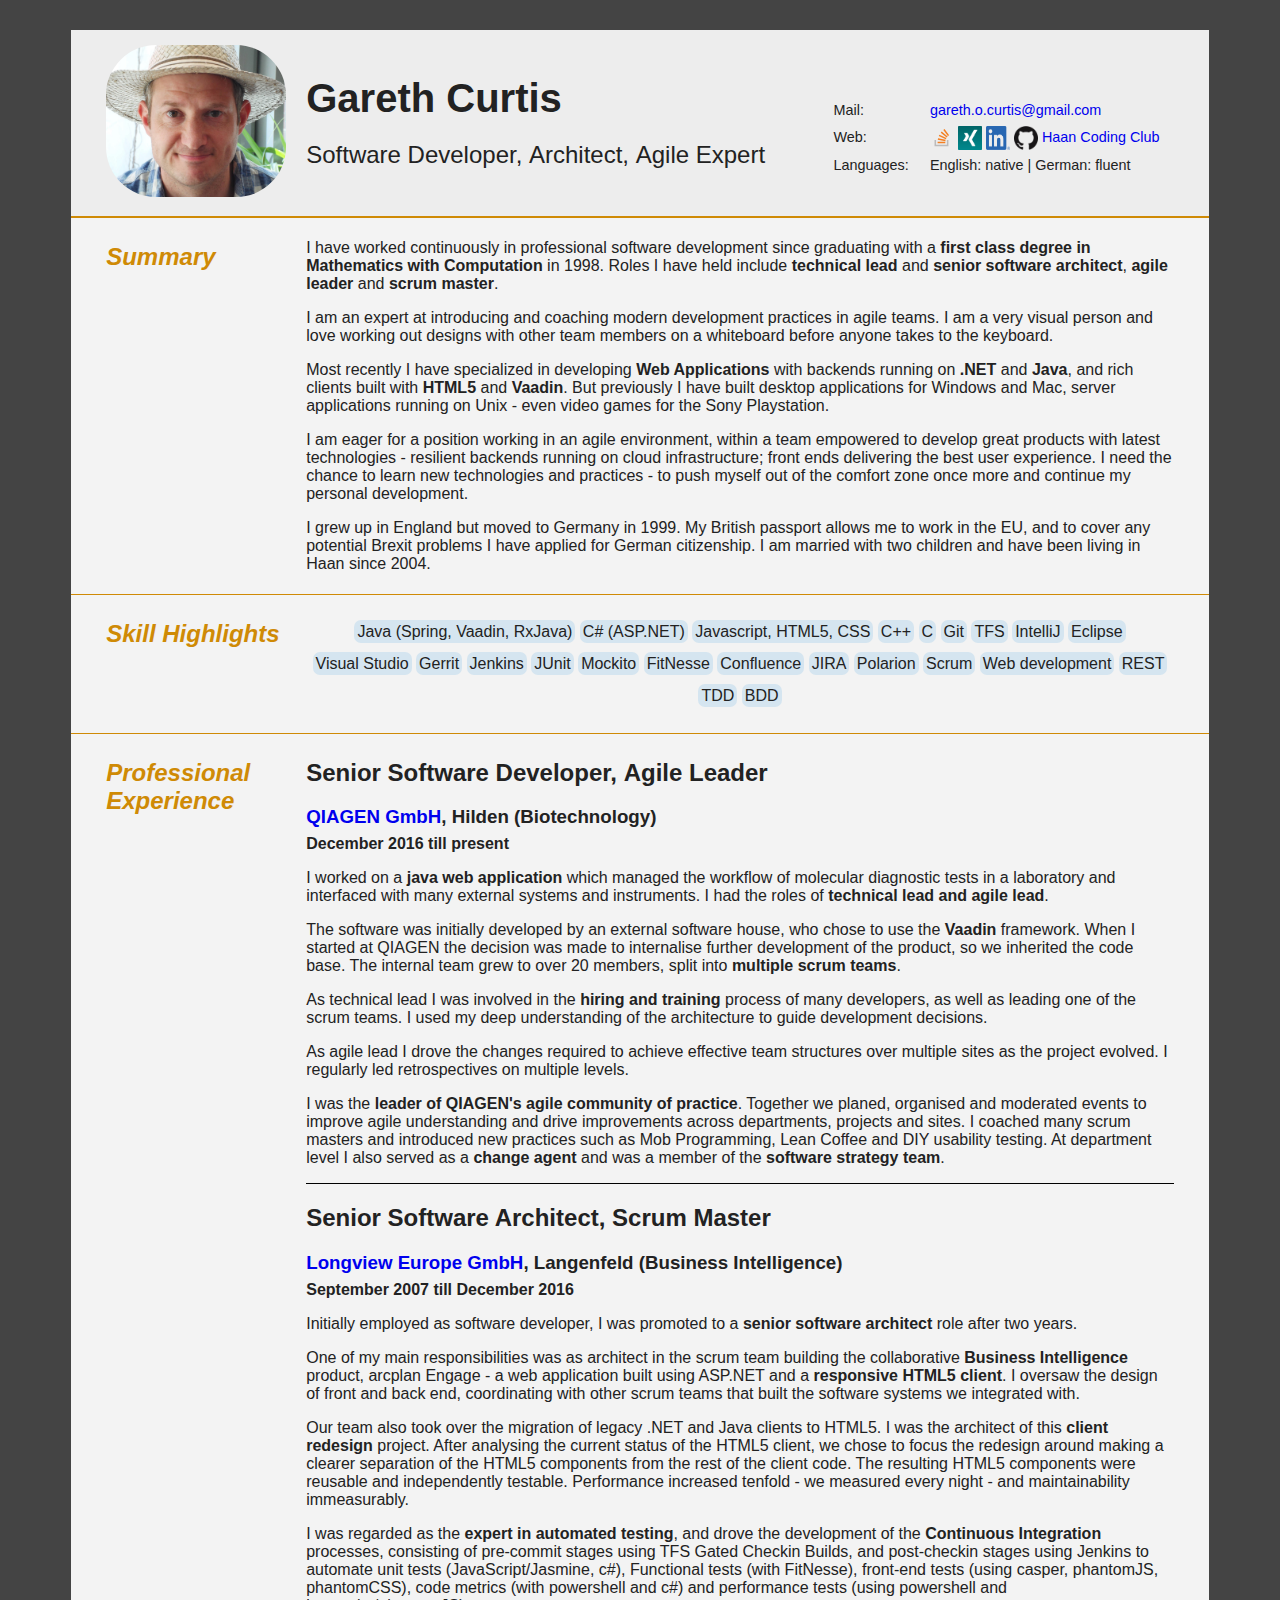
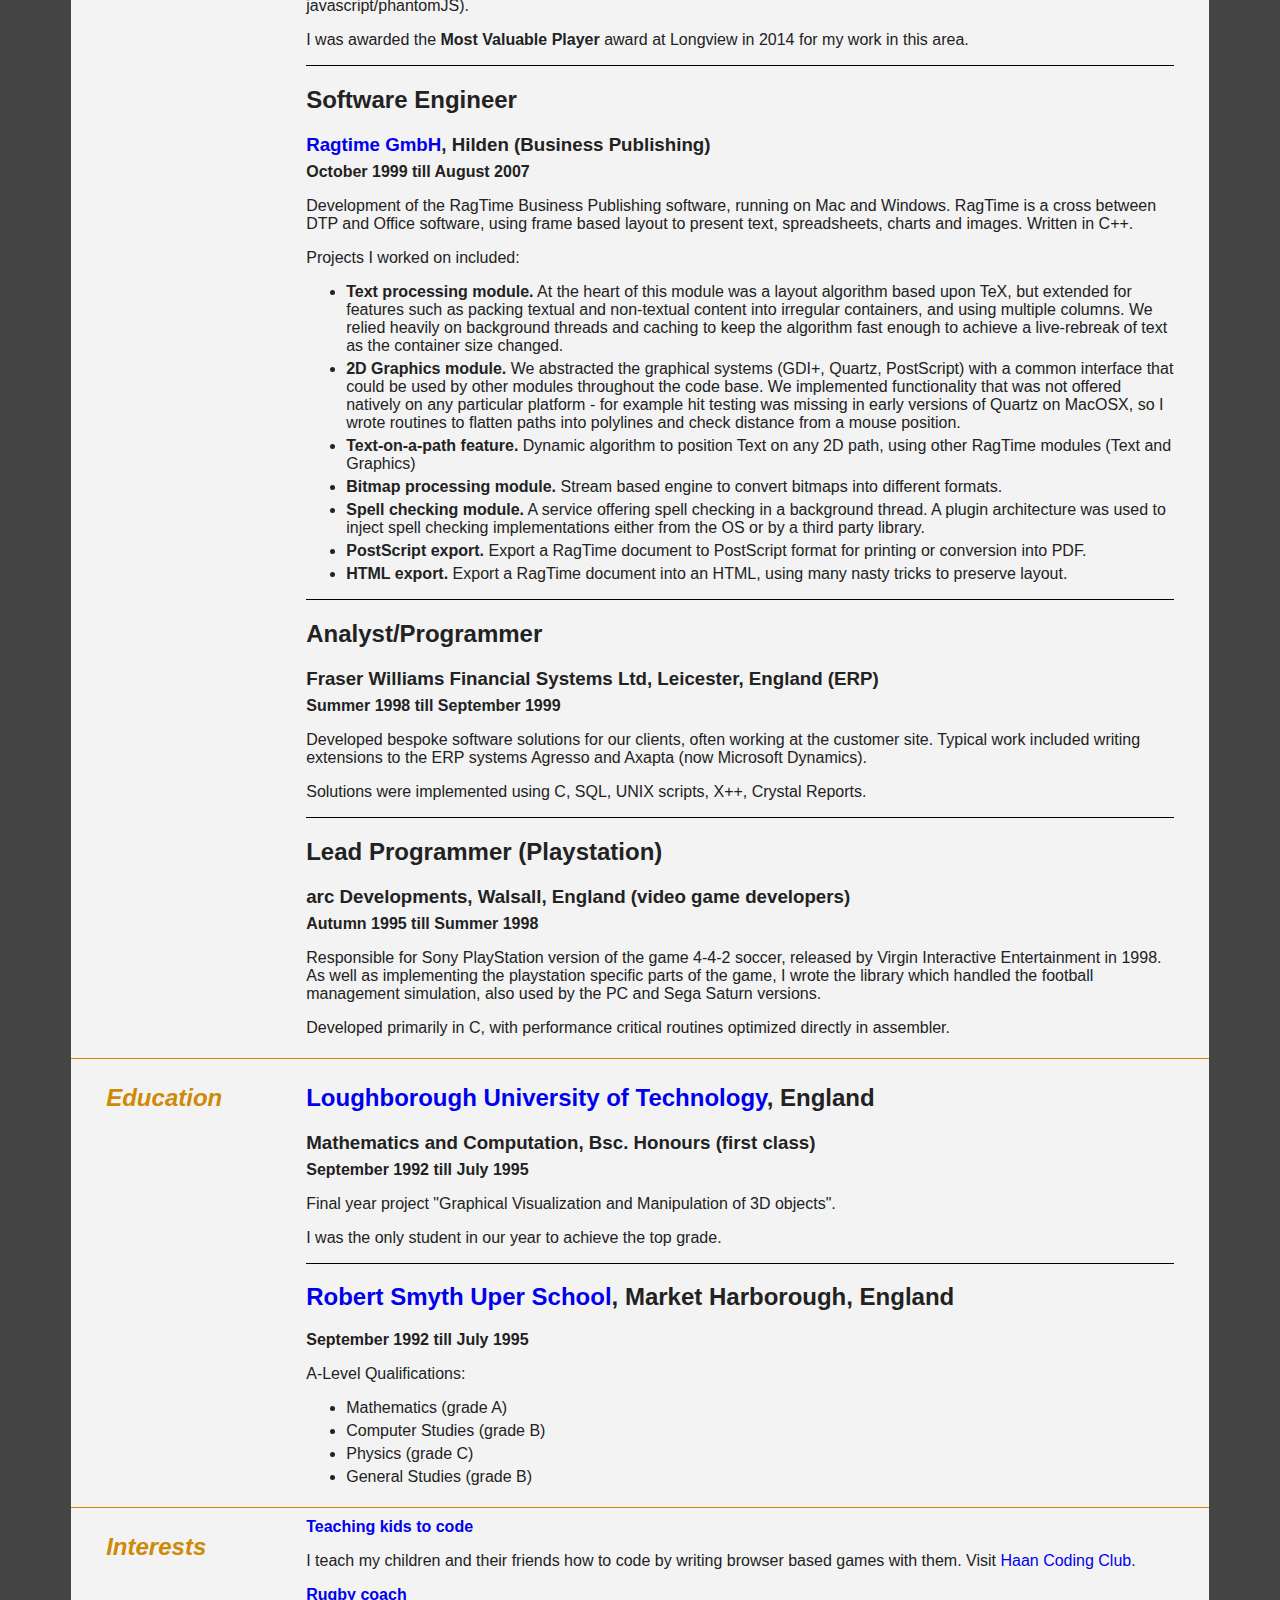
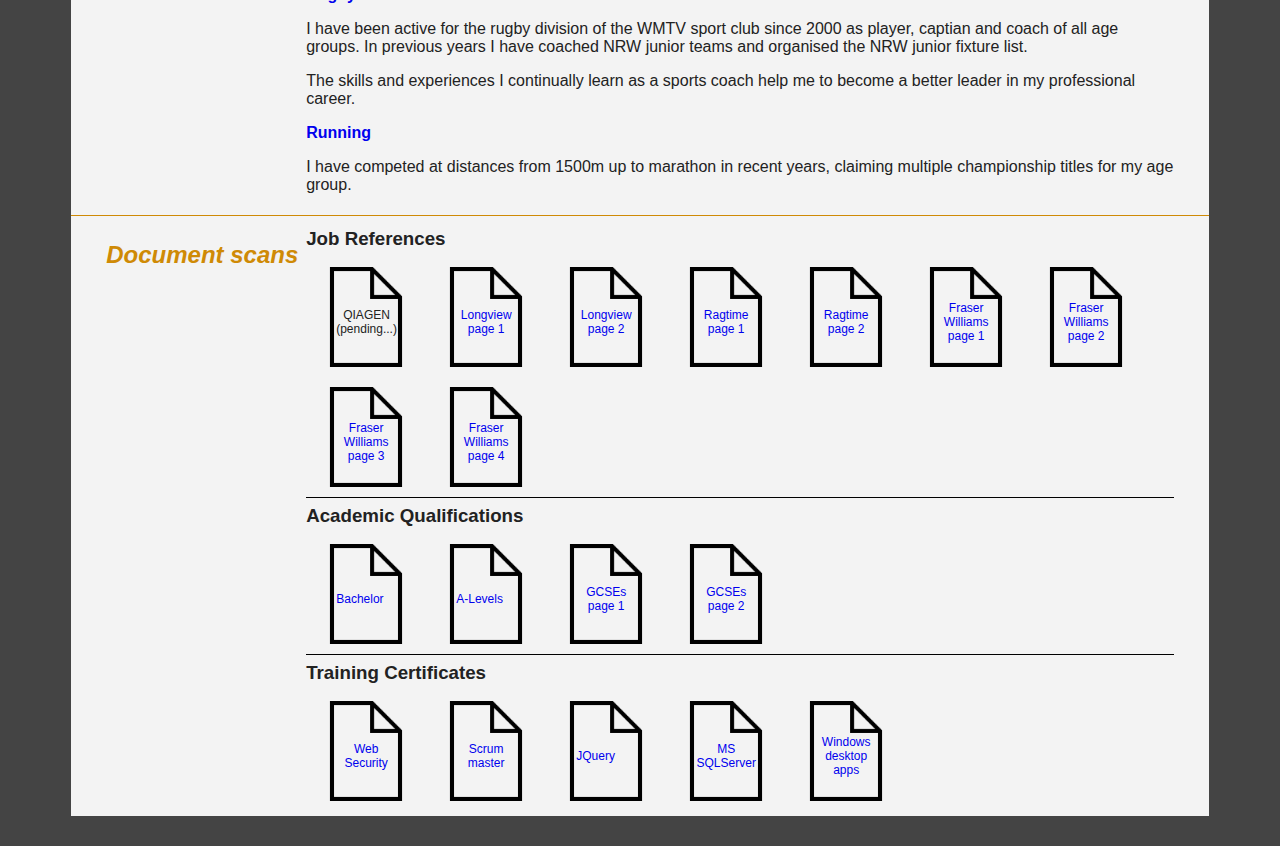
==== commit 0330adf0: "added some strong tags; expanded longView description" ====
--- a/index.html
+++ b/index.html
@@ -130,6 +130,7 @@
 				</p>
 				<p>One of my main responsibilities was as architect in the scrum team building the collaborative <strong>Business Intelligence</strong> product, arcplan Engage - a web application built using ASP.NET and a <strong>responsive HTML5 client</strong>. I oversaw the design of front and back end, coordinating with other scrum teams that built the software systems we integrated with.</p>
 				<p>
+				<p>Our team also took over the migration of legacy .NET and Java clients to HTML5. I was the architect of this <strong>client redesign</strong> project. After analysing the current status of the HTML5 client, we chose to focus the redesign around making a clearer separation of the HTML5 components from the rest of the client code. The resulting HTML5 components were reusable and independently testable. Performance increased tenfold - we measured every night - and maintainability immeasurably.</p>
 				I was regarded as the <strong>expert in automated testing</strong>, and drove the development of the <strong>Continuous Integration</strong> processes, consisting of pre-commit stages using TFS Gated Checkin Builds, and post-checkin stages using Jenkins to automate unit tests (JavaScript/Jasmine, c#), Functional tests (with FitNesse), front-end tests (using casper, phantomJS, phantomCSS), code metrics (with powershell and c#) and performance tests (using powershell and javascript/phantomJS).</p>
 				<p>
 				I was awarded the <strong>Most Valuable Player</strong> award at Longview in 2014 for my work in this area.</p>
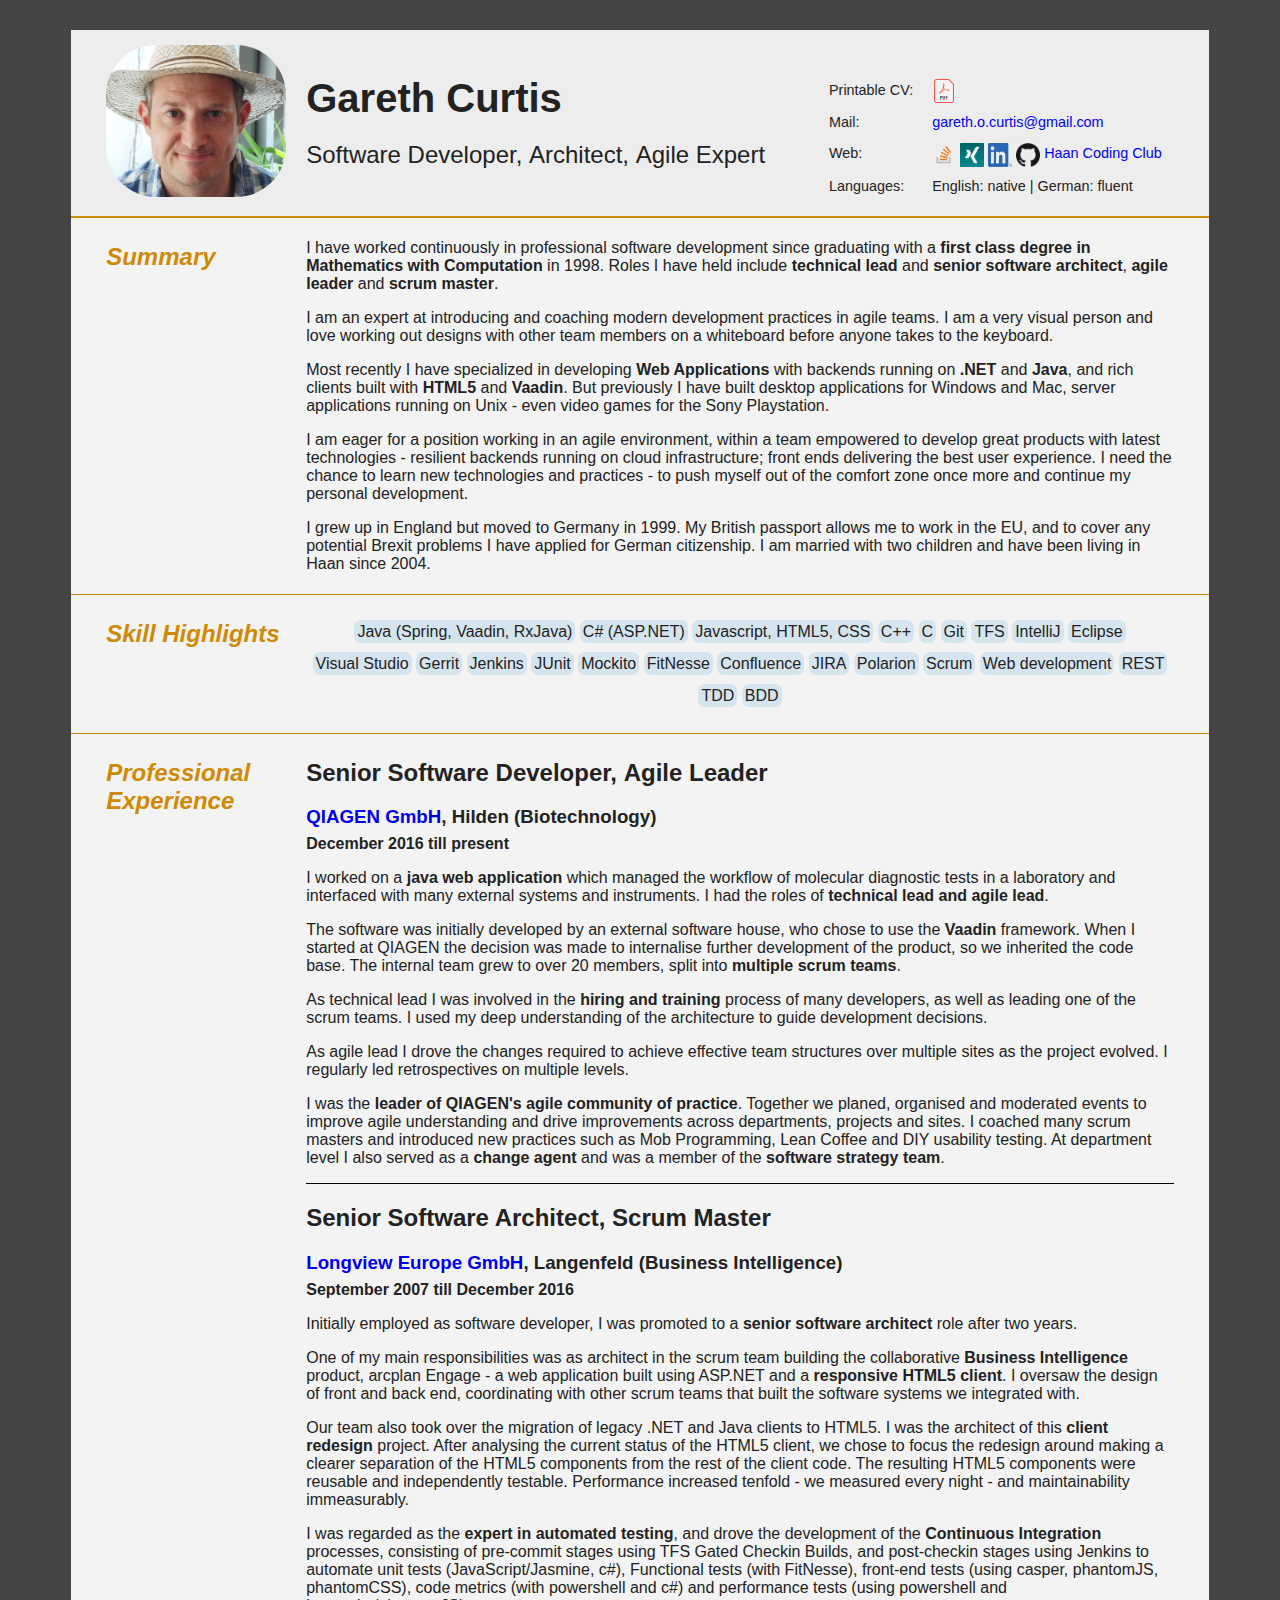
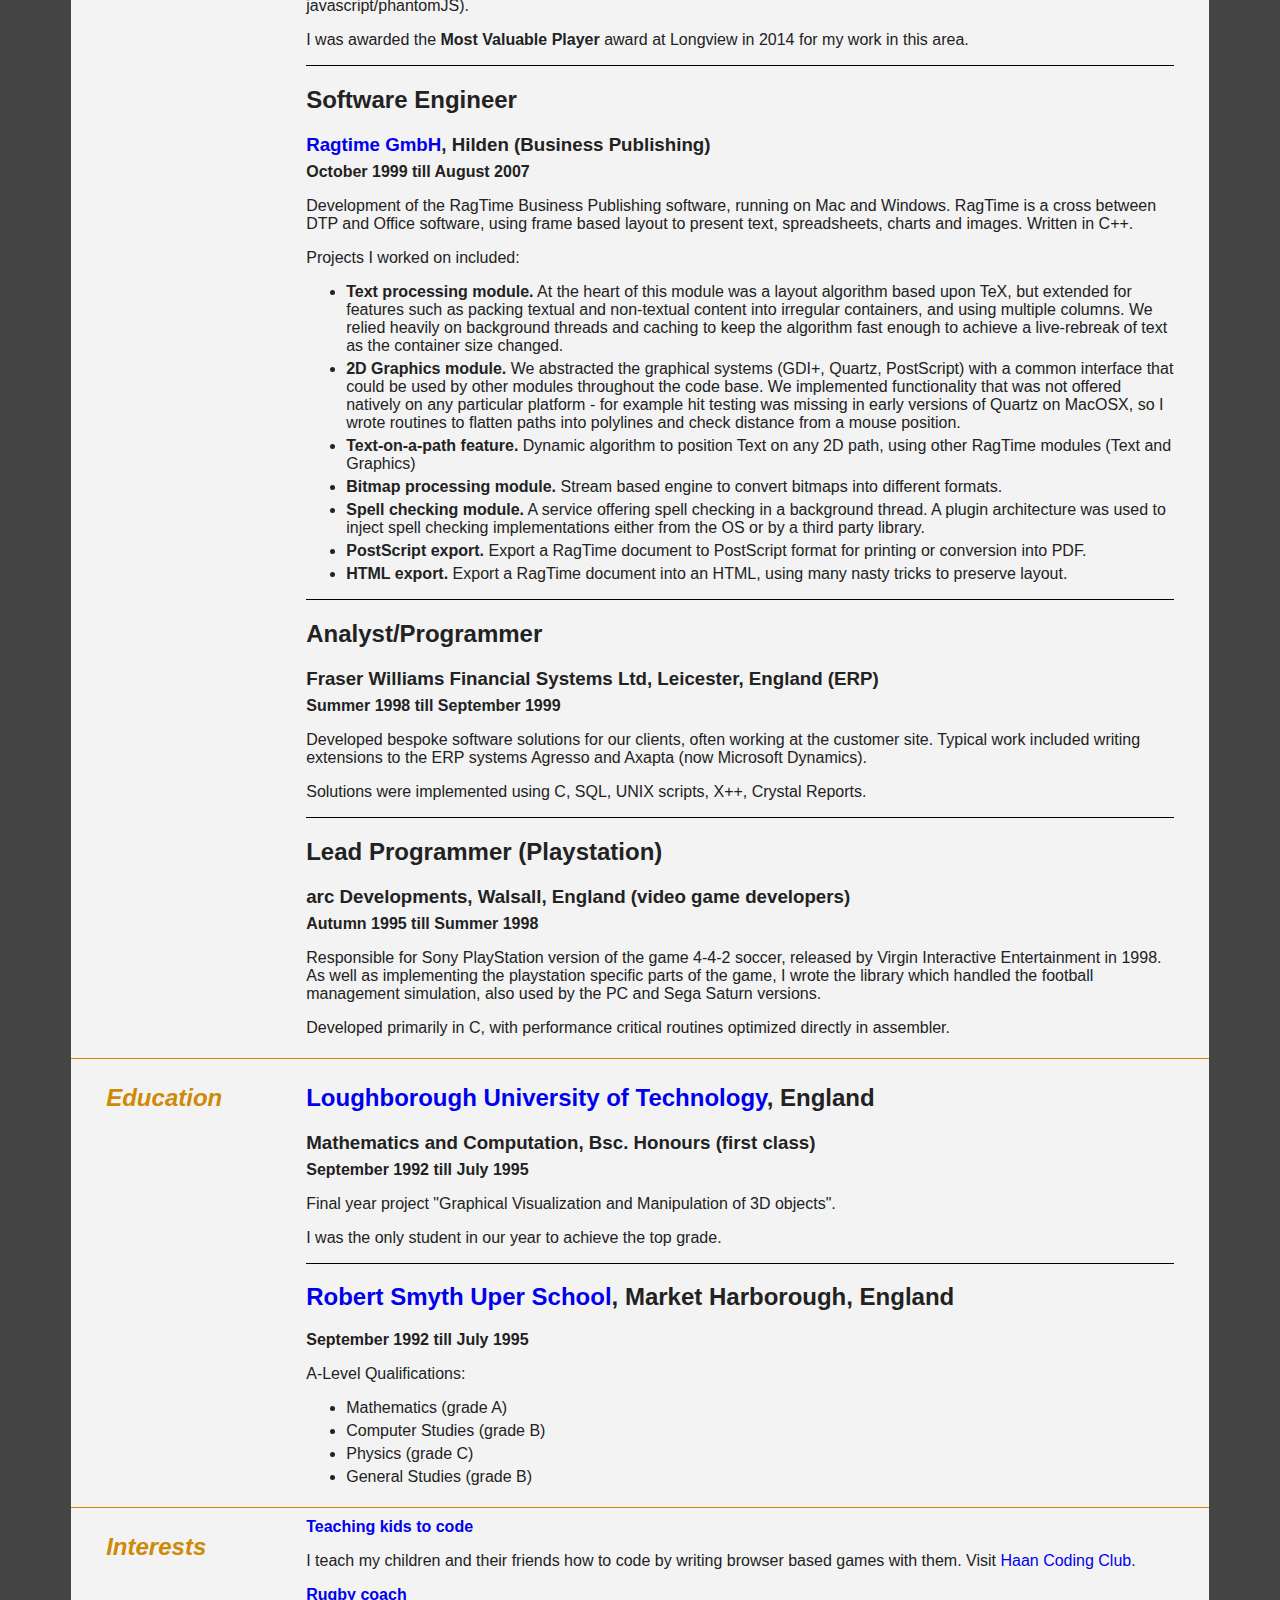
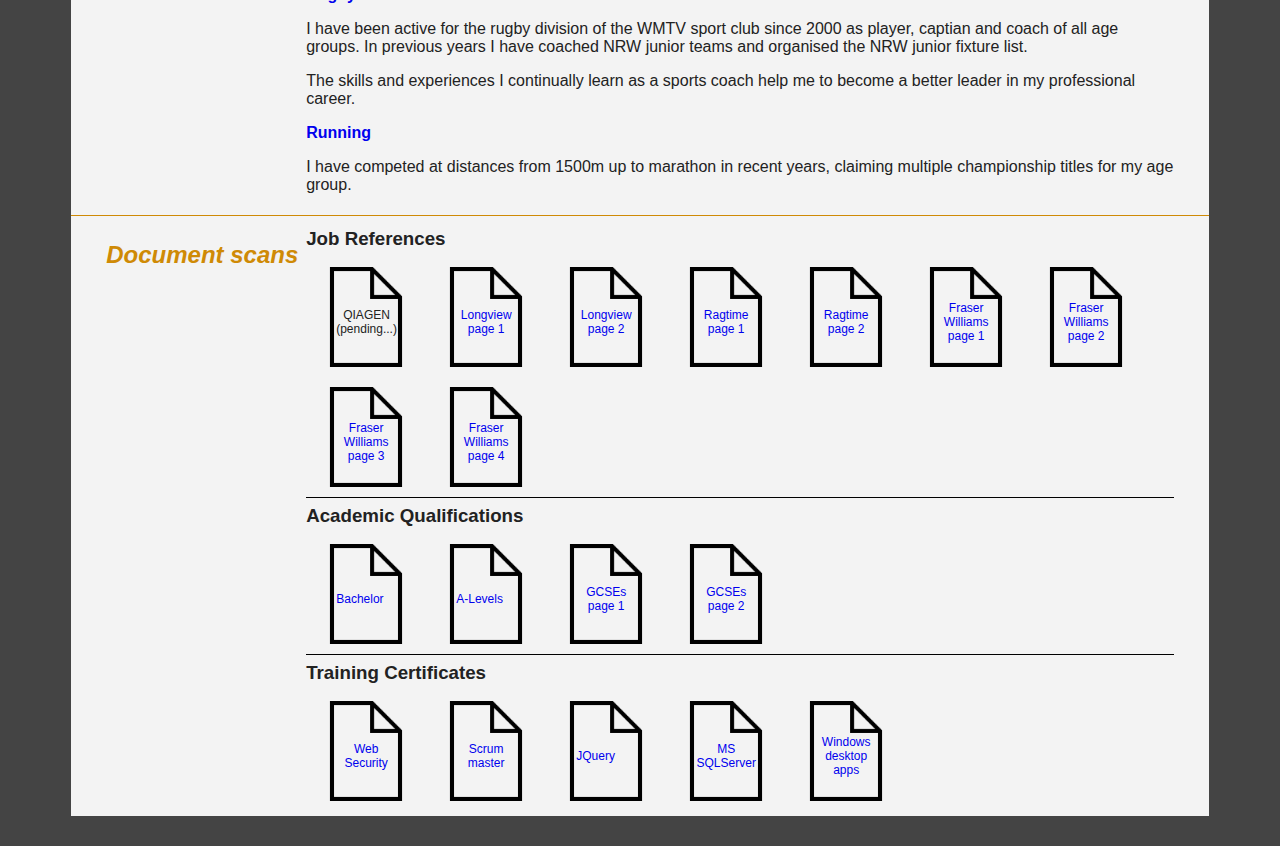
==== commit df966cd2: "add PDF link" ====
--- a/index.html
+++ b/index.html
@@ -27,7 +27,11 @@
 		</div>
 
 		<div id="contactDetails">
-			<div class="contactKey">Mail:</div>
+			<div class="contactKey screenOnly"><div>Printable CV:</div></div>
+			<div class="contactValue screenOnly contactLinksForScreen">
+				<a href="garethOwenCurtis.pdf" target="_blank"><img class="externalSiteImage" src="PDF_file_icon.svg" alt="CV as PDF" /></a>
+			</div>
+			<div class="contactKey"><div>Mail:</div></div>
 			<a class="contactValue" href="mailto:gareth.o.curtis@gmail.com" target="_blank">gareth.o.curtis@gmail.com</a>
 			<div class="contactKey"><div class="webContactsKey">Web:</div></div> 
 			<div class="contactValue contactLinksForScreen">
@@ -40,7 +44,7 @@
 			<div class="contactValue contactValueForPrint">
 				http://haan-coding-club.de/responsiveCV
 			</div>
-			<div class="contactKey">Languages:</div>
+			<div class="contactKey"><div>Languages:</div></div>
 			<div class="contactValue">
 				<span>English: native</span> |
 				<span>German: fluent</span>
--- a/styleFlex.css
+++ b/styleFlex.css
@@ -83,17 +83,20 @@
 	grid-column-start: 1;
 }
 
+#contactDetails {
+	line-height: 24px;
+}
+
 #contactDetails .contactValue {
 	grid-column-start: 2;
 }
 
-.contactLinksForScreen {
+.contactLinksForScreen, .contactValueForPrint {
 	line-height: 24px;
 }
 
 #contactDetails a { 
 	white-space: nowrap;
-	//vertical-align: middle;
 }
 
 .sectionContainer {
@@ -194,7 +197,8 @@
 
 	#contactDetails {
 		grid-column-start:2;
-		margin-top:10px;		
+		margin-top:10px;
+		margin-left:30px;
 	}
 	.sectionContainer {
 		grid-template-columns: 125px auto;
@@ -240,6 +244,7 @@
 }
 
 @media not print {
+
 	.contactLinksForScreen {
 		display: inline;
 	}
@@ -248,6 +253,9 @@
 	}
 }
 @media print {
+	.screenOnly {
+		display:none;
+	}
 	.contactLinksForScreen {
 		display:none;
 	}
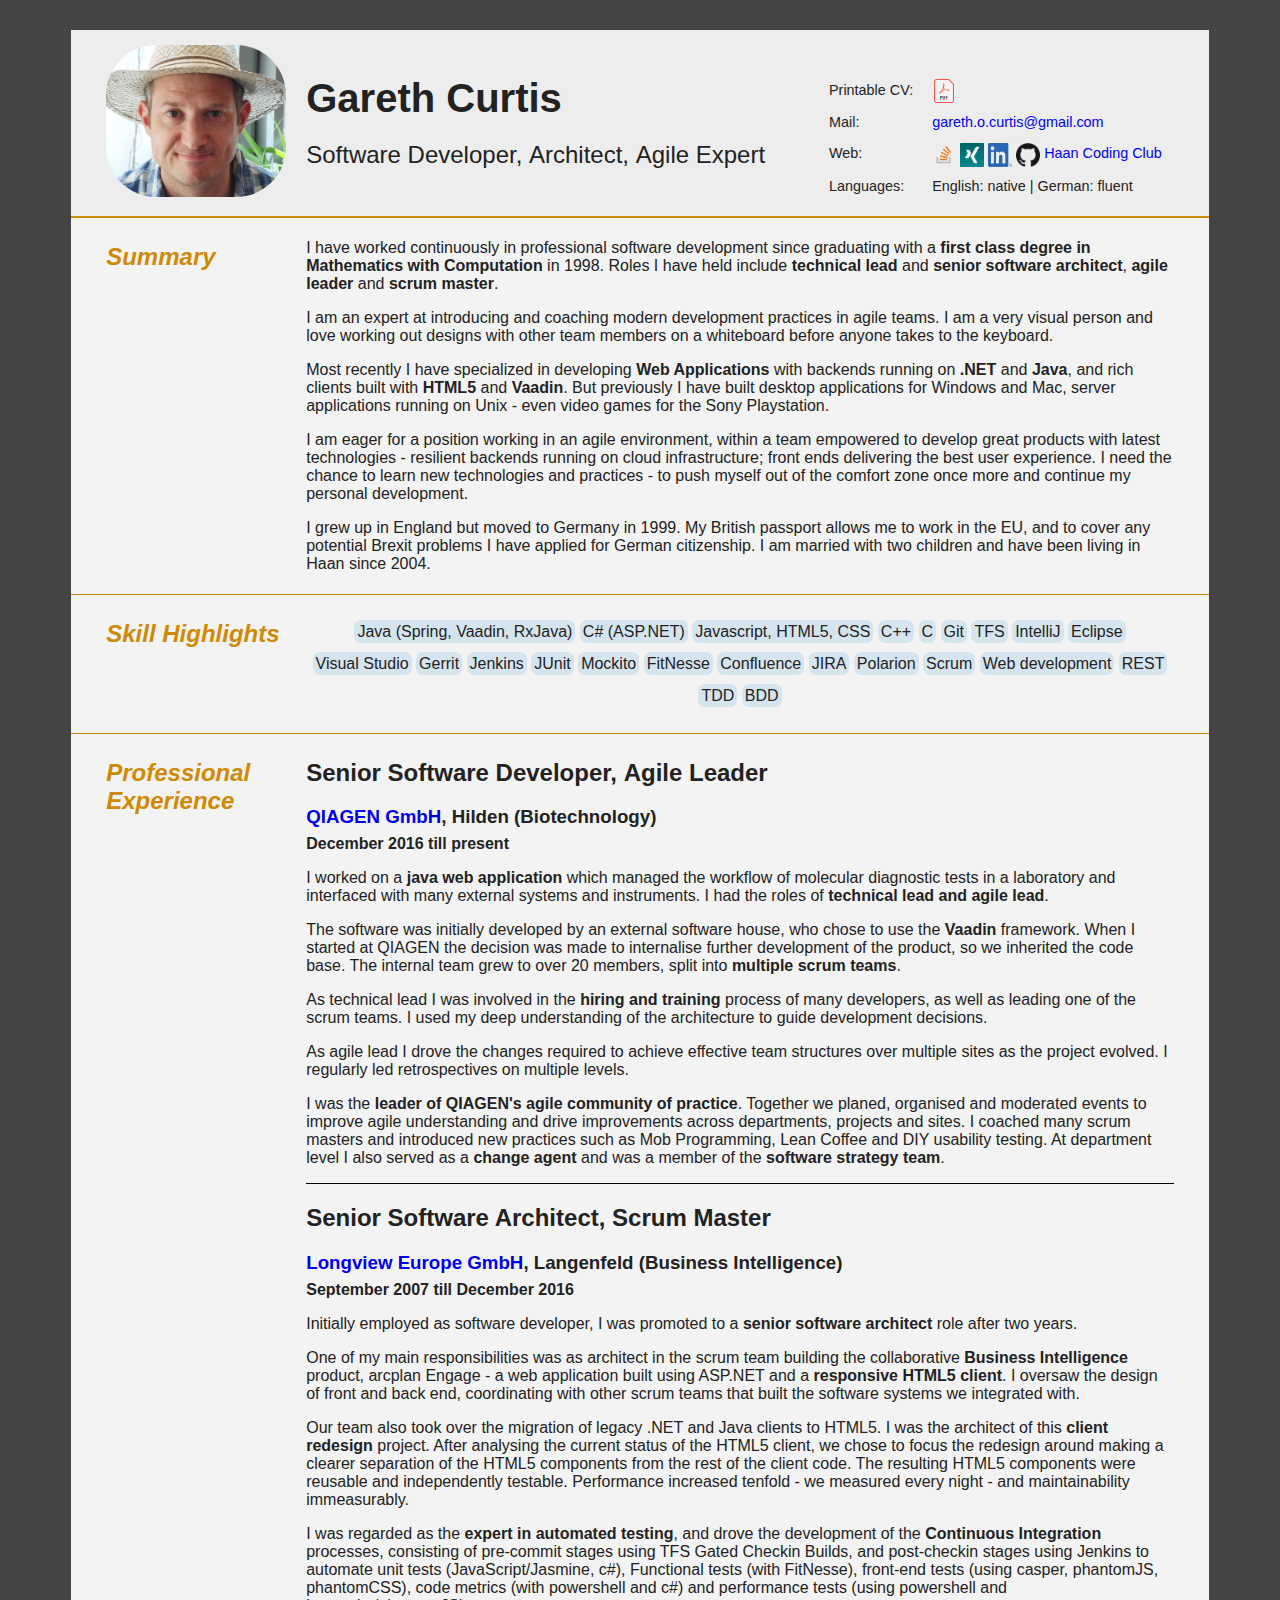
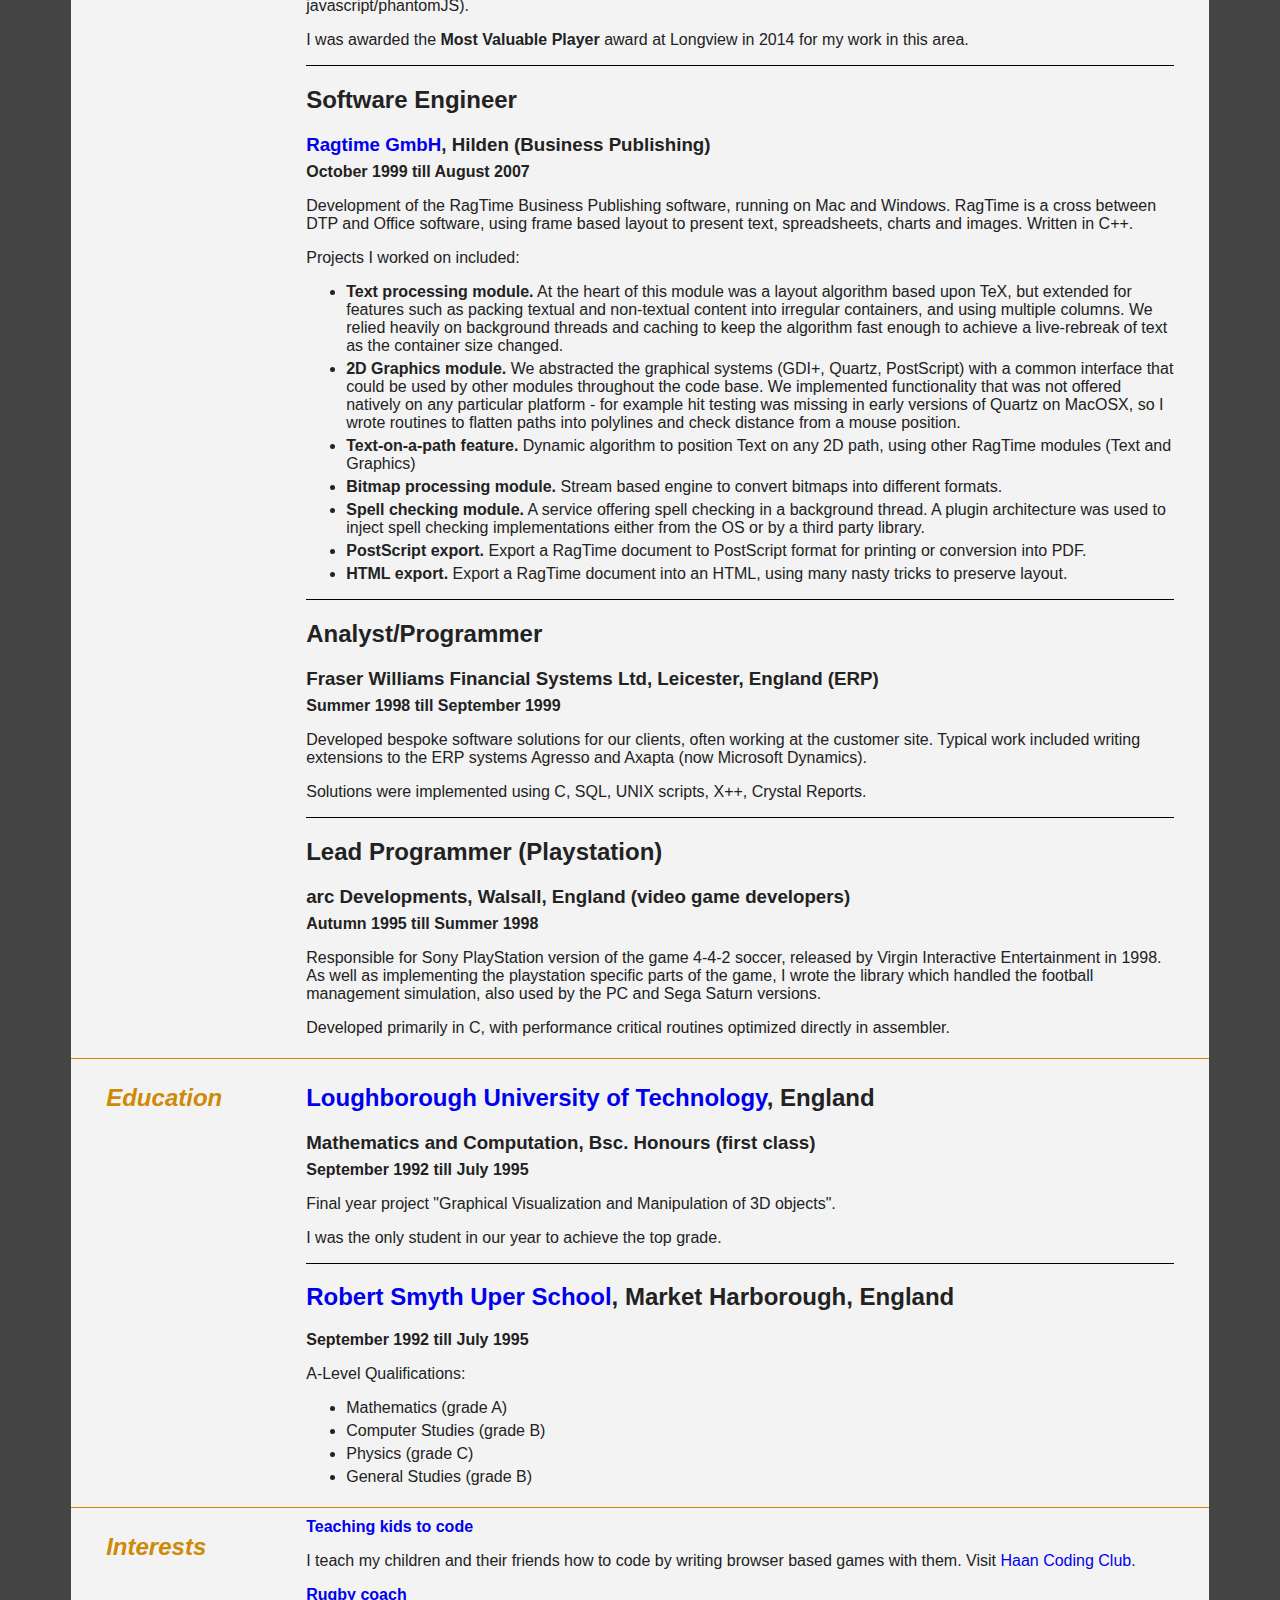
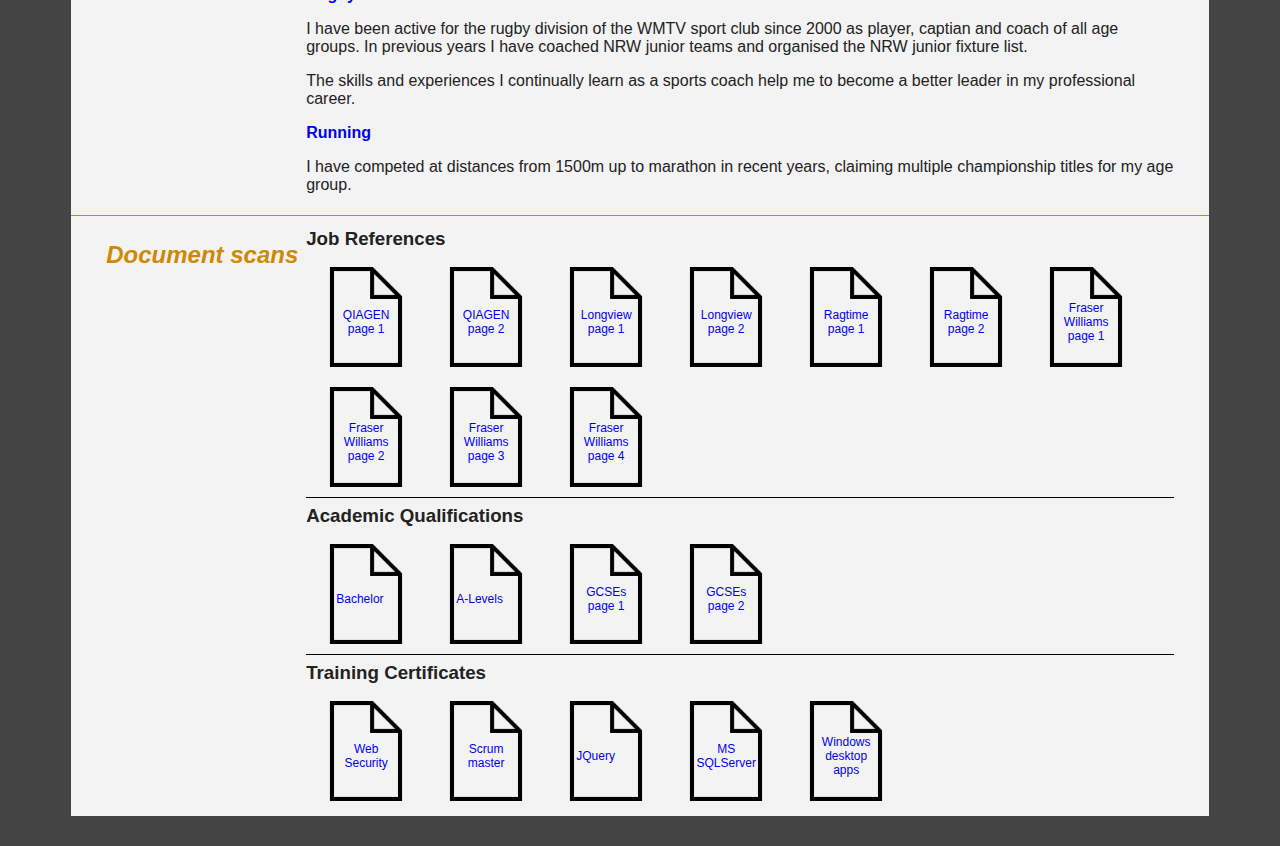
==== commit 61181cb1: "added QIAGEN references" ====
--- a/index.html
+++ b/index.html
@@ -29,7 +29,7 @@
 		<div id="contactDetails">
 			<div class="contactKey screenOnly"><div>Printable CV:</div></div>
 			<div class="contactValue screenOnly contactLinksForScreen">
-				<a href="garethOwenCurtis.pdf" target="_blank"><img class="externalSiteImage" src="PDF_file_icon.svg" alt="CV as PDF" /></a>
+				<a href="GarethOwenCurtis.pdf" target="_blank"><img class="externalSiteImage" src="PDF_file_icon.svg" alt="CV as PDF" /></a>
 			</div>
 			<div class="contactKey"><div>Mail:</div></div>
 			<a class="contactValue" href="mailto:gareth.o.curtis@gmail.com" target="_blank">gareth.o.curtis@gmail.com</a>
@@ -239,7 +239,8 @@
 			<article>
 				<h3>Job References</h3>
 				<div class="referenceContainer">
-					<div class="reference"><a>QIAGEN (pending...)</a></div>
+					<div class="reference"><a href="documentScans/jobReferences/QIAGEN1.jpg" target="_blank">QIAGEN page 1</a></div>
+					<div class="reference"><a href="documentScans/jobReferences/QIAGEN2.jpg" target="_blank">QIAGEN page 2</a></div>
 					<div class="reference"><a href="documentScans/jobReferences/longview1.jpg" target="_blank">Longview page 1</a></div>
 					<div class="reference"><a href="documentScans/jobReferences/longview2.jpg" target="_blank">Longview page 2</a></div>
 					<div class="reference"><a href="documentScans/jobReferences/ragtime1.jpg" target="_blank">Ragtime page 1</a></div>
